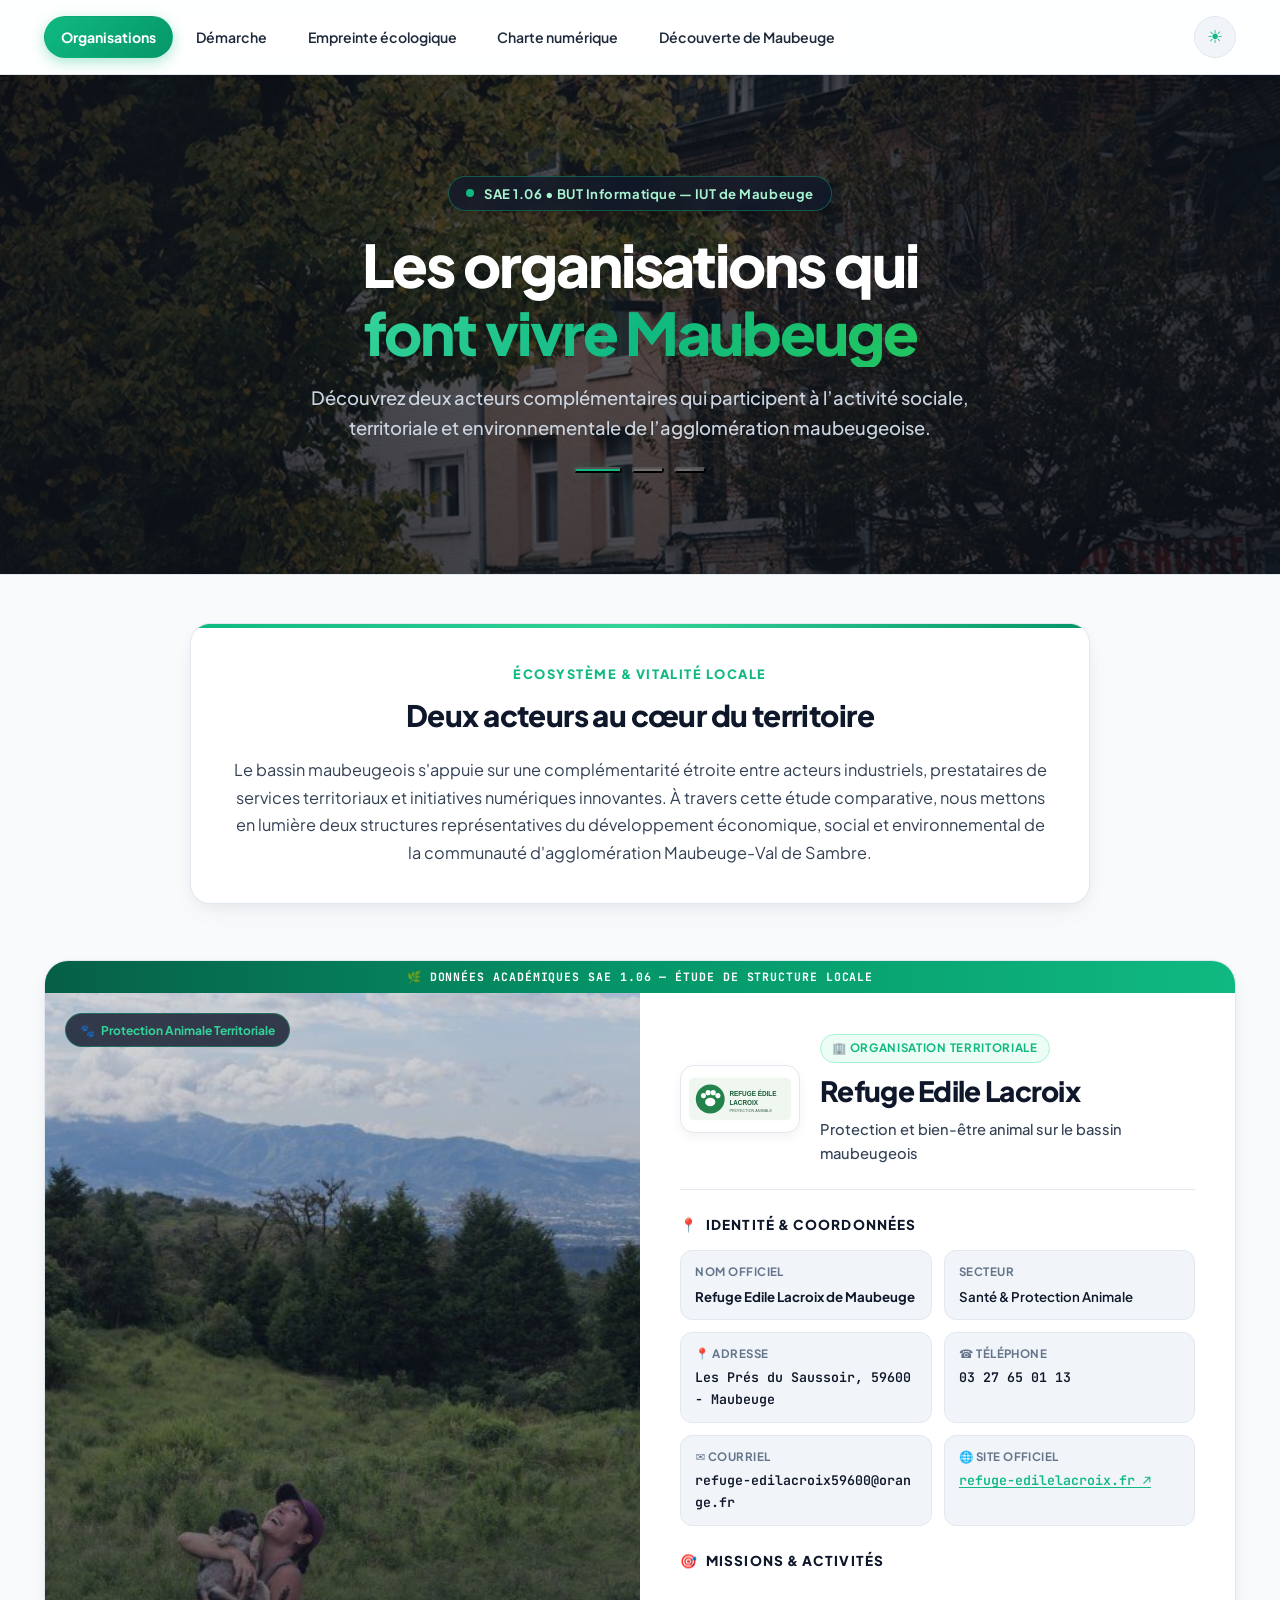
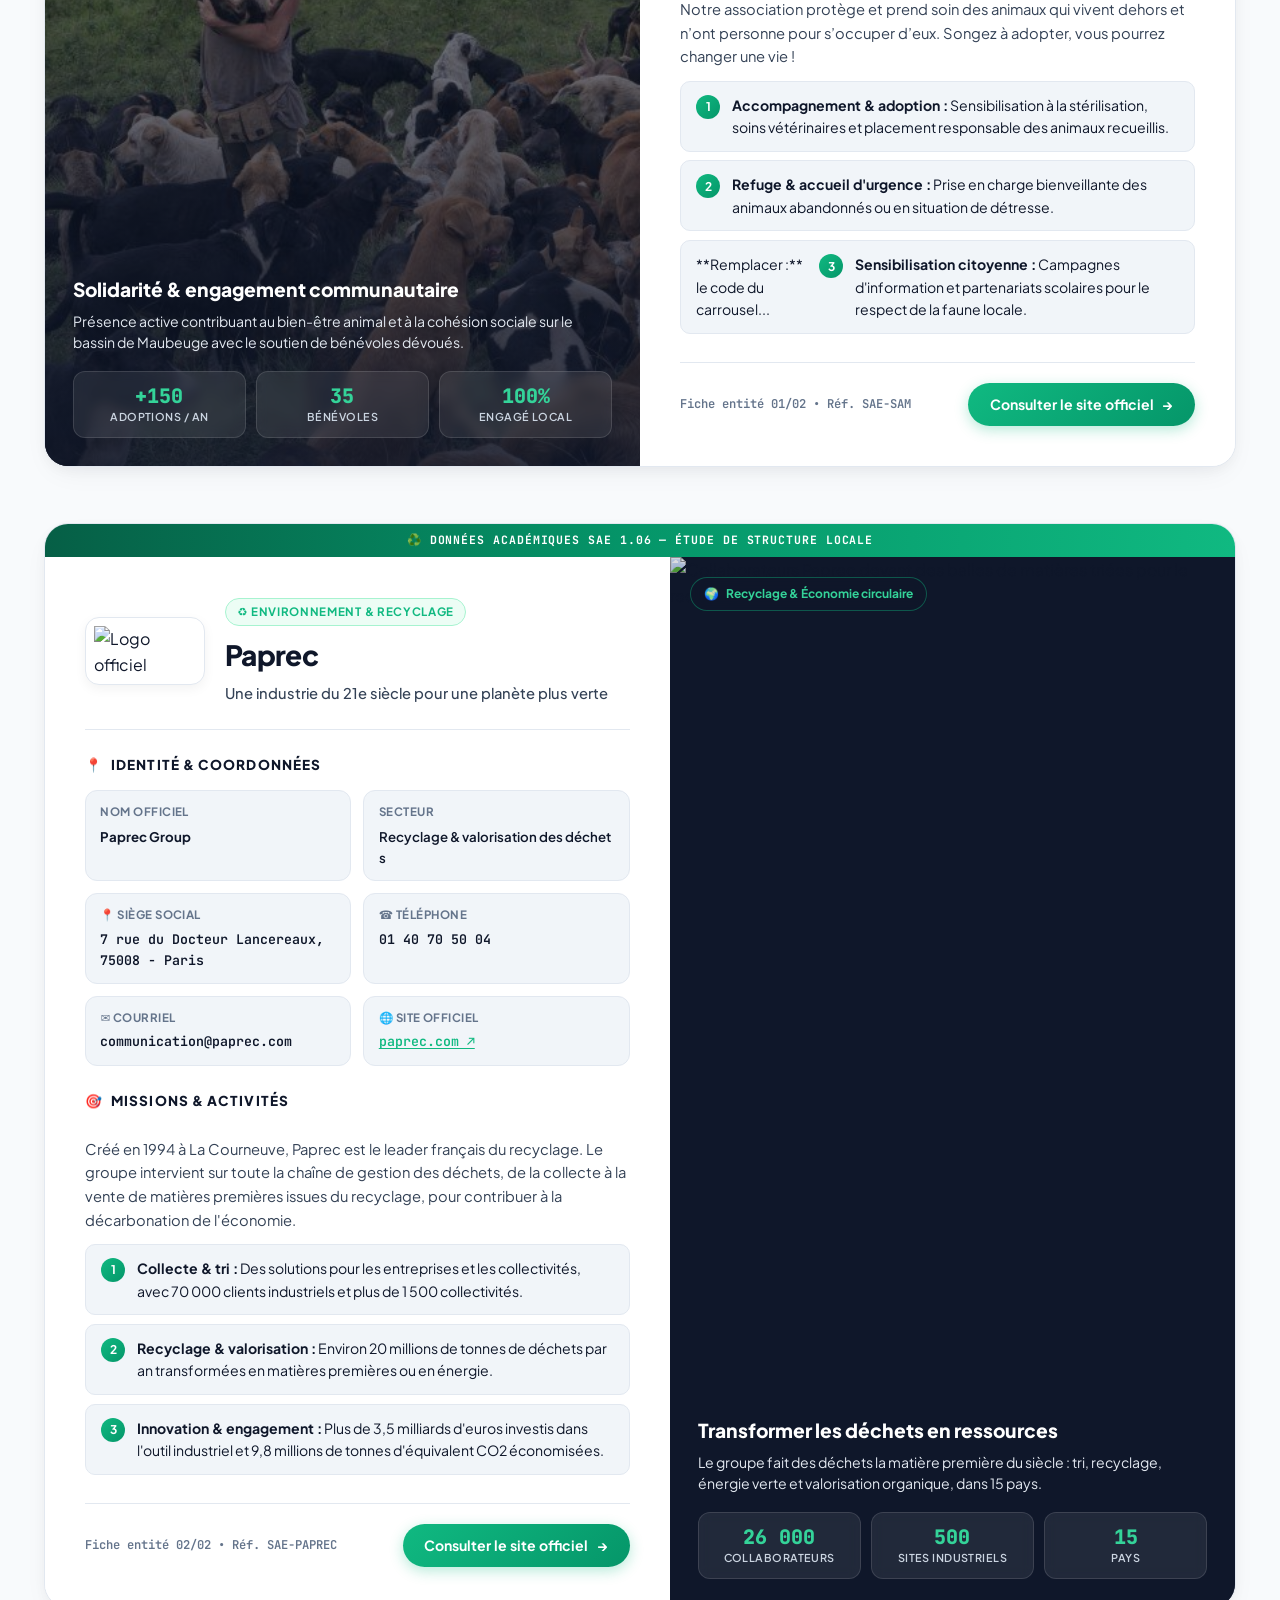
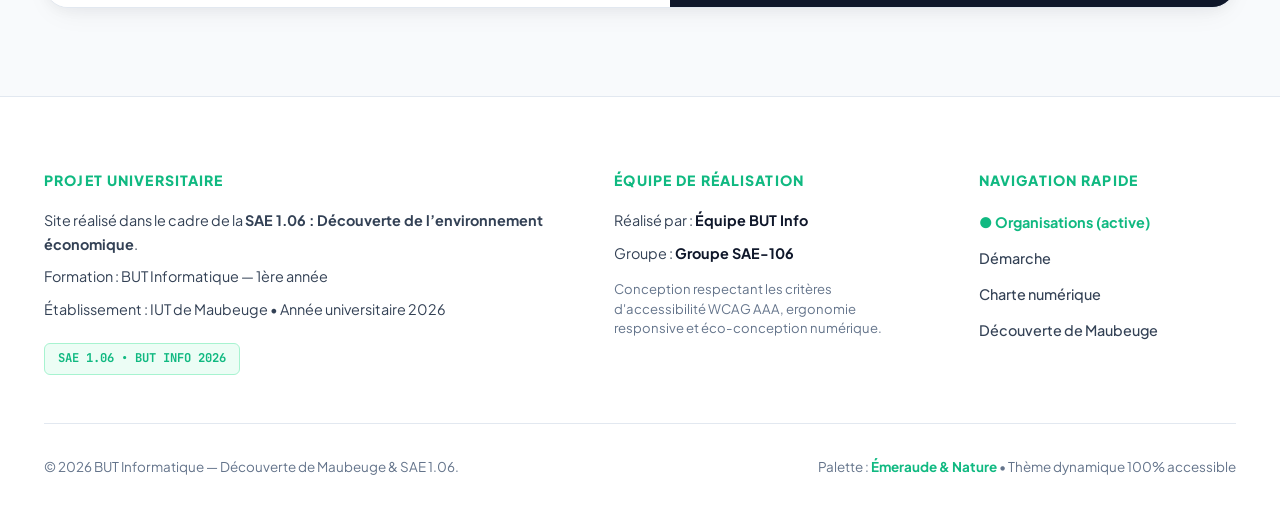
==== index.html @ f74f0b18 "projet fini de decouverte de la ville de maubeuge" ====
<!DOCTYPE html>

<html data-theme="dark" lang="fr"><head>
<meta charset="utf-8"/>
<meta content="width=device-width, initial-scale=1.0" name="viewport"/>
<meta content="Découverte de Maubeuge - Présentation des organisations locales Refuge Edile Lacroix et Paprec dans le cadre de la SAE 1.06 BUT Informatique." name="description"/>
<title>Organisations — Découverte de Maubeuge | SAE 1.06 BUT Informatique</title>
<script src="theme.js"></script>
<link href="https://fonts.googleapis.com" rel="preconnect"/>
<link crossorigin="" href="https://fonts.gstatic.com" rel="preconnect"/>
<link href="https://fonts.googleapis.com/css2?family=Plus+Jakarta+Sans:wght@400;500;600;700;800&amp;family=JetBrains+Mono:wght@400;500;600;700&amp;display=swap" rel="stylesheet"/>
<link href="style.css" rel="stylesheet"/>
<link href="navigation.css" rel="stylesheet"/>
</head>
<body>
<!-- HEADER & NAVIGATION -->
<header class="site-header" role="banner">
<div class="container header-content">
<nav aria-label="Navigation principale" class="main-nav" id="site-nav" role="navigation">
<ul class="nav-list">
<li><a aria-current="page" class="nav-link active actif" href="index.html">Organisations</a></li>
<li><a class="nav-link" href="demarche.html">Démarche</a></li>
<li><a class="nav-link" href="empreinte_ecologique.html">Empreinte écologique</a></li>
<li><a class="nav-link" href="charte_informatique.html">Charte numérique</a></li>
<li><a class="nav-link" href="decouverte_maubeuge.html">Découverte de Maubeuge</a></li>
</ul>
</nav>
<div class="header-actions">
<button aria-label="Basculer entre thème clair et thème sombre" class="theme-toggle" data-theme-toggle id="theme-toggle-btn" title="Passer au mode clair" type="button">
<span aria-hidden="true" data-theme-icon id="theme-toggle-icon">☀</span>
</button>
<button aria-controls="site-nav" aria-expanded="false" aria-label="Ouvrir le menu de navigation" class="mobile-menu-btn" id="mobile-menu-btn" type="button">
<span aria-hidden="true">☰</span>
</button>
</div>
</div>
</header>
<!-- CONTENU PRINCIPAL -->
<main id="main-content" role="main">
<!-- HERO PANORAMIQUE AVEC CARROUSEL FLUIDE -->
<section aria-labelledby="hero-title" class="hero-panoramic">
<!-- Diapositives du carrousel -->
<div class="hero-slides" id="hero-slides">
<div aria-hidden="false" class="hero-slide slide-1 active"></div>
<div aria-hidden="true" class="hero-slide slide-2"></div>
<div aria-hidden="true" class="hero-slide slide-3"></div>
</div>
<!-- Filtre dégradé supérieur & typographie contrastée -->
<div class="hero-overlay">
<div class="container">
<div class="hero-inner">
<div class="hero-badge">
<span aria-hidden="true" class="pulsing-dot"></span>
<span>SAE 1.06 • BUT Informatique — IUT de Maubeuge</span>
</div>
<h1 class="hero-title" id="hero-title">
            Les organisations qui <span class="highlight-green">font vivre Maubeuge</span>
</h1>
<p class="hero-description">
            Découvrez deux acteurs complémentaires qui participent à l’activité sociale, territoriale et environnementale de l’agglomération maubeugeoise.
          </p>
<!-- Indicateurs de carrousel interactifs -->
<div aria-label="Contrôle des images du carrousel" class="carousel-indicators" role="tablist">
<button aria-label="Vue 1 - Panorama urbain Maubeuge" aria-selected="true" class="indicator-dot active" data-slide="0" role="tab"></button>
<button aria-label="Vue 2 - Patrimoine et dynamisme" aria-selected="false" class="indicator-dot" data-slide="1" role="tab"></button>
<button aria-label="Vue 3 - Innovation et Sambre" aria-selected="false" class="indicator-dot" data-slide="2" role="tab"></button>
</div>
</div>
</div>
</div>
</section>
<!-- SECTION INTRODUCTION INSTITUTIONNELLE -->
<section aria-labelledby="intro-heading" class="intro-section">
<div class="container">
<div class="intro-card">
<span class="intro-header-tag">Écosystème &amp; Vitalité Locale</span>
<h2 class="intro-title" id="intro-heading">Deux acteurs au cœur du territoire</h2>
<p class="intro-text">
          Le bassin maubeugeois s'appuie sur une complémentarité étroite entre acteurs industriels, prestataires de services territoriaux et initiatives numériques innovantes. À travers cette étude comparative, nous mettons en lumière deux structures représentatives du développement économique, social et environnemental de la communauté d'agglomération Maubeuge-Val de Sambre.
        </p>
</div>
</div>
</section>
<!-- SECTION FICHES ÉTENDUES EN ALTERNANCE -->
<section aria-labelledby="organizations-heading" class="organizations-section">
<div class="container">
<h2 class="visually-hidden" id="organizations-heading" style="position:absolute; width:1px; height:1px; margin:-1px; padding:0; overflow:hidden; clip:rect(0,0,0,0); border:0;">
        Fiches descriptives des deux organisations étudiées
      </h2>
<div class="org-showcase-container">
<!-- ==========================================
             ORGANISATION 1 : REFUGE EDILE LACROIX
             (Visuel à GAUCHE, Contenu complet à DROITE)
             ========================================== -->
<article aria-labelledby="sam-title" class="org-showcase-card">
<div class="academic-ribbon">
<span aria-hidden="true">🌿</span>
<span>DONNÉES ACADÉMIQUES SAE 1.06 — ÉTUDE DE STRUCTURE LOCALE</span>
</div>
<div class="org-showcase-grid">
<!-- PANNEAU VISUEL GAUCHE -->
<div class="org-media-pane">
<img alt="Animaux protégés au Refuge Edile Lacroix de Maubeuge" class="org-impact-photo" loading="lazy" src="/photo/animaux.jpeg"/>
<div class="org-media-gradient"></div>
<div class="org-media-floating-badge">
<span aria-hidden="true">🐾</span>
<span>Protection Animale Territoriale</span>
</div>
<div class="org-media-caption-box">
<h4>Solidarité &amp; engagement communautaire</h4>
<p>Présence active contribuant au bien-être animal et à la cohésion sociale sur le bassin de Maubeuge avec le soutien de bénévoles dévoués.</p>
<div class="org-metrics-row">
<div class="metric-tile">
<div class="metric-number">+150</div>
<div class="metric-tag">Adoptions / an</div>
</div>
<div class="metric-tile">
<div class="metric-number">35</div>
<div class="metric-tag">Bénévoles</div>
</div>
<div class="metric-tile">
<div class="metric-number">100%</div>
<div class="metric-tag">Engagé local</div>
</div>
</div>
</div>
</div>
<!-- PANNEAU CONTENU DROITE -->
<div class="org-content-pane">
<div>
<header class="org-header-group">
<div class="org-logo-frame">


<svg aria-label="Refuge Édile Lacroix, association de protection animale"
     class="org-logo-img" role="img" viewBox="0 0 240 100"
     xmlns="http://www.w3.org/2000/svg">
  <rect width="240" height="100" rx="12" fill="#f0f7f0"/>
  <circle cx="50" cy="50" r="34" fill="#23834b"/>
  <g fill="#fff">
    <ellipse cx="50" cy="57" rx="12" ry="10"/>
    <circle cx="34" cy="42" r="6"/>
    <circle cx="45" cy="35" r="6"/>
    <circle cx="57" cy="35" r="6"/>
    <circle cx="68" cy="42" r="6"/>
  </g>
  <text x="95" y="44" fill="#185c37" font-family="sans-serif"
        font-size="15" font-weight="700">REFUGE ÉDILE</text>
  <text x="95" y="65" fill="#185c37" font-family="sans-serif"
        font-size="15" font-weight="700">LACROIX</text>
  <text x="95" y="81" fill="#42634d" font-family="sans-serif"
        font-size="9">PROTECTION ANIMALE</text>
</svg>






</div>
<div class="org-title-area">
<span class="org-category-pill">🏢 Organisation Territoriale</span>
<h3 class="org-title" id="sam-title">Refuge Edile Lacroix</h3>
<p class="org-slogan">Protection et bien-être animal sur le bassin maubeugeois</p>
</div>
</header>
<!-- Identité & coordonnées -->
<section aria-labelledby="sam-contact-heading" style="margin-top: 1.5rem;">
<h4 class="section-subtitle-tag" id="sam-contact-heading">
<span aria-hidden="true" class="icon">📍</span> Identité &amp; Coordonnées
                  </h4>
<div class="contact-cards-grid">
<div class="contact-mini-card">
<span class="contact-mini-label">Nom officiel</span>
<span class="contact-mini-value" style="font-family: inherit; font-weight:700;">Refuge Edile Lacroix de Maubeuge</span>
</div>
<div class="contact-mini-card">
<span class="contact-mini-label">Secteur</span>
<span class="contact-mini-value" style="font-family: inherit;">Santé &amp; Protection Animale</span>
</div>
<div class="contact-mini-card">
<span class="contact-mini-label">📍 Adresse</span>
<span class="contact-mini-value">Les Prés du Saussoir, 59600 - Maubeuge</span>
</div>
<div class="contact-mini-card">
<span class="contact-mini-label">☎ Téléphone</span>
<span class="contact-mini-value">03 27 65 01 13</span>
</div>
<div class="contact-mini-card">
<span class="contact-mini-label">✉ Courriel</span>
<span class="contact-mini-value">refuge-edilacroix59600@orange.fr</span>
</div>
<div class="contact-mini-card">
<span class="contact-mini-label">🌐 Site officiel</span>
<span class="contact-mini-value"><a href="https://refuge-edilelacroix.fr/" rel="noopener" target="_blank">refuge-edilelacroix.fr ↗</a></span>
</div>
</div>
</section>
<!-- Missions et activités -->
<section aria-labelledby="sam-missions-heading" class="org-missions-block" style="margin-top: 1.5rem;">
<h4 class="section-subtitle-tag" id="sam-missions-heading">
<span aria-hidden="true" class="icon">🎯</span> Missions &amp; Activités
                  </h4>
<p class="org-missions-intro">
                    Notre association protège et prend soin des animaux qui vivent dehors et n’ont personne pour s’occuper d’eux. Songez à adopter, vous pourrez changer une vie !
                  </p>
<ul class="org-steps-list">
<li class="org-step-item">
<span class="org-step-num">1</span>
<span><strong>Accompagnement &amp; adoption :</strong> Sensibilisation à la stérilisation, soins vétérinaires et placement responsable des animaux recueillis.</span>
</li>
<li class="org-step-item">
<span class="org-step-num">2</span>
<span><strong>Refuge &amp; accueil d'urgence :</strong> Prise en charge bienveillante des animaux abandonnés ou en situation de détresse.</span>
</li>
<li class="org-step-item">
**Remplacer :** le code du carrousel...

<span class="org-step-num">3</span>
<span><strong>Sensibilisation citoyenne :</strong> Campagnes d'information et partenariats scolaires pour le respect de la faune locale.</span>
</li>
</ul>
</section>
</div>
<!-- Footer de la carte -->
<footer class="org-card-footer">
<span class="org-ref-code">Fiche entité 01/02 • Réf. SAE-SAM</span>
<a class="btn-cta-action" href="https://refuge-edilelacroix.fr/" rel="noopener" target="_blank">
<span>Consulter le site officiel</span>
<span aria-hidden="true" class="arrow-icon">→</span>
</a>
</footer>
</div>
</div>
</article>
<!-- ==========================================
             ORGANISATION 2 : PAPREC
             (Contenu complet à GAUCHE, Visuel à DROITE - Inversé)
             ========================================== -->
<article aria-labelledby="paprec-title" class="org-showcase-card">
<div class="academic-ribbon">
<span aria-hidden="true">♻️</span>
<span>DONNÉES ACADÉMIQUES SAE 1.06 — ÉTUDE DE STRUCTURE LOCALE</span>
</div>
<div class="org-showcase-grid reverse">
<!-- PANNEAU CONTENU GAUCHE -->
<div class="org-content-pane">
<div>
<header class="org-header-group">
<div class="org-logo-frame">
<img alt="Logo officiel Paprec" class="org-logo-img" loading="lazy" src="https://www.paprec.com/app/uploads/2022/03/paprec_logotype_h_rgb_plan-de-travail-1-300x122-1.jpg"/>
</div>
<div class="org-title-area">
<span class="org-category-pill">♻️ Environnement &amp; Recyclage</span>
<h3 class="org-title" id="paprec-title">Paprec</h3>
<p class="org-slogan">Une industrie du 21e siècle pour une planète plus verte</p>
</div>
</header>
<!-- Identité & coordonnées -->
<section aria-labelledby="paprec-contact-heading" style="margin-top: 1.5rem;">
<h4 class="section-subtitle-tag" id="paprec-contact-heading">
<span aria-hidden="true" class="icon">📍</span> Identité &amp; Coordonnées
</h4>
<div class="contact-cards-grid">
<div class="contact-mini-card">
<span class="contact-mini-label">Nom officiel</span>
<span class="contact-mini-value" style="font-family: inherit; font-weight:700;">Paprec Group</span>
</div>
<div class="contact-mini-card">
<span class="contact-mini-label">Secteur</span>
<span class="contact-mini-value" style="font-family: inherit;">Recyclage &amp; valorisation des déchets</span>
</div>
<div class="contact-mini-card">
<span class="contact-mini-label">📍 Siège social</span>
<span class="contact-mini-value">7 rue du Docteur Lancereaux, 75008 - Paris</span>
</div>
<div class="contact-mini-card">
<span class="contact-mini-label">☎ Téléphone</span>
<span class="contact-mini-value">01 40 70 50 04</span>
</div>
<div class="contact-mini-card">
<span class="contact-mini-label">✉ Courriel</span>
<span class="contact-mini-value">communication@paprec.com</span>
</div>
<div class="contact-mini-card">
<span class="contact-mini-label">🌐 Site officiel</span>
<span class="contact-mini-value"><a href="https://www.paprec.com/fr/" rel="noopener" target="_blank">paprec.com ↗</a></span>
</div>
</div>
</section>
<!-- Missions et activités -->
<section aria-labelledby="paprec-missions-heading" class="org-missions-block" style="margin-top: 1.5rem;">
<h4 class="section-subtitle-tag" id="paprec-missions-heading">
<span aria-hidden="true" class="icon">🎯</span> Missions &amp; Activités
</h4>
<p class="org-missions-intro">
Créé en 1994 à La Courneuve, Paprec est le leader français du recyclage. Le groupe intervient sur toute la chaîne de gestion des déchets, de la collecte à la vente de matières premières issues du recyclage, pour contribuer à la décarbonation de l'économie.
</p>
<ul class="org-steps-list">
<li class="org-step-item">
<span class="org-step-num">1</span>
<span><strong>Collecte &amp; tri :</strong> Des solutions pour les entreprises et les collectivités, avec 70 000 clients industriels et plus de 1 500 collectivités.</span>
</li>
<li class="org-step-item">
<span class="org-step-num">2</span>
<span><strong>Recyclage &amp; valorisation :</strong> Environ 20 millions de tonnes de déchets par an transformées en matières premières ou en énergie.</span>
</li>
<li class="org-step-item">
<span class="org-step-num">3</span>
<span><strong>Innovation &amp; engagement :</strong> Plus de 3,5 milliards d'euros investis dans l'outil industriel et 9,8 millions de tonnes d'équivalent CO2 économisées.</span>
</li>
</ul>
</section>
</div>
<!-- Footer de la carte -->
<footer class="org-card-footer">
<span class="org-ref-code">Fiche entité 02/02 • Réf. SAE-PAPREC</span>
<a class="btn-cta-action" href="https://www.paprec.com/fr/" rel="noopener" target="_blank">
<span>Consulter le site officiel</span>
<span aria-hidden="true" class="arrow-icon">→</span>
</a>
</footer>
</div>
<!-- PANNEAU VISUEL DROITE -->
<div class="org-media-pane">
<img alt="Collaborateurs Paprec devant des balles de matières triées pour le recyclage" class="org-impact-photo" loading="lazy" src="https://www.paprec.com/app/uploads/2020/07/5-solutions.jpg"/>
<div class="org-media-gradient"></div>
<div class="org-media-floating-badge">
<span aria-hidden="true">🌍</span>
<span>Recyclage &amp; Économie circulaire</span>
</div>
<div class="org-media-caption-box">
<h4>Transformer les déchets en ressources</h4>
<p>Le groupe fait des déchets la matière première du siècle : tri, recyclage, énergie verte et valorisation organique, dans 15 pays.</p>
<div class="org-metrics-row">
<div class="metric-tile">
<div class="metric-number">26 000</div>
<div class="metric-tag">Collaborateurs</div>
</div>
<div class="metric-tile">
<div class="metric-number">500</div>
<div class="metric-tag">Sites industriels</div>
</div>
<div class="metric-tile">
<div class="metric-number">15</div>
<div class="metric-tag">Pays</div>
</div>
</div>
</div>
</div>
</div>
</article>
</div>
</div>
</section>
</main>
<!-- FOOTER UNIVERSITAIRE MODERNE ET ACCESSIBLE -->
<footer class="site-footer" role="contentinfo">
<div class="container">
<div class="footer-grid">
<div class="footer-col">
<h4>Projet Universitaire</h4>
<p>Site réalisé dans le cadre de la <strong>SAE 1.06 : Découverte de l’environnement économique</strong>.</p>
<p>Formation : BUT Informatique — 1ère année</p>
<p>Établissement : IUT de Maubeuge • Année universitaire 2026</p>
<span class="footer-badge-sae">SAE 1.06 • BUT INFO 2026</span>
</div>
<div class="footer-col">
<h4>Équipe de Réalisation</h4>
<p>Réalisé par : <strong style="color:var(--text-primary);">Équipe BUT Info</strong></p>
<p>Groupe : <strong style="color:var(--text-primary);">Groupe SAE-106</strong></p>
<p style="margin-top: 0.85rem; font-size: 0.82rem; color: var(--text-muted); line-height: 1.5;">
          Conception respectant les critères d'accessibilité WCAG AAA, ergonomie responsive et éco-conception numérique.
        </p>
</div>
<div class="footer-col">
<h4>Navigation Rapide</h4>
<ul class="footer-nav">
<li><a href="index.html" style="color: var(--accent-green); font-weight: 700;">● Organisations (active)</a></li>
<li><a href="demarche.html">Démarche</a></li>
<li><a href="charte-numerique.html">Charte numérique</a></li>
<li><a href="decouverte-maubeuge.html">Découverte de Maubeuge</a></li>
</ul>
</div>
</div>
<div class="footer-bottom">
<p>© 2026 BUT Informatique — Découverte de Maubeuge &amp; SAE 1.06.</p>
<p>Palette : <span class="footer-bottom-accent">Émeraude &amp; Nature</span> • Thème dynamique 100% accessible</p>
</div>
</div>
</footer>
<!-- SCRIPT DE GESTION DU THÈME & DU CARROUSEL -->
<script>
(function() {
  // 2. Navigation Mobile
  const mobileMenuBtn = document.getElementById('mobile-menu-btn');
  const siteNav = document.getElementById('site-nav');

  if (mobileMenuBtn && siteNav) {
    mobileMenuBtn.addEventListener('click', function() {
      const isOpen = siteNav.classList.toggle('is-open');
      mobileMenuBtn.setAttribute('aria-expanded', isOpen);
      mobileMenuBtn.innerHTML = isOpen ? '✕' : '☰';
    });
  }

  // 3. Carrousel : images locales préchargées et fondu automatique
const slides = [...document.querySelectorAll('.hero-slide')];
const indicators = [...document.querySelectorAll('.indicator-dot')];
const imagePaths = [
  'photo/ville_maubeuge_centre.jpeg',
  'photo/rue_maubeuge.jpeg',
  'photo/Gare_maubeuge.jpeg'
];

let availableSlides = [];
let currentSlide = -1;
let carouselInterval = null;

// Neutralise les fonds éventuellement définis dans style.css.
slides.forEach(slide => {
  slide.style.setProperty('background-image', 'none', 'important');
});

function showSlide(index) {
  if (!availableSlides.includes(index)) return;

  slides.forEach((slide, i) => {
    const active = i === index;
    slide.classList.toggle('active', active);
    slide.setAttribute('aria-hidden', String(!active));
  });

  indicators.forEach((dot, i) => {
    const active = i === index;
    dot.classList.toggle('active', active);
    dot.setAttribute('aria-selected', String(active));
    dot.disabled = !availableSlides.includes(i);
  });

  currentSlide = index;
}

function stopCarousel() {
  if (carouselInterval !== null) {
    clearInterval(carouselInterval);
    carouselInterval = null;
  }
}

function startCarousel() {
  stopCarousel();
  if (availableSlides.length < 2) return;

  carouselInterval = setInterval(() => {
    const position = availableSlides.indexOf(currentSlide);
    showSlide(availableSlides[(position + 1) % availableSlides.length]);
  }, 2500);
}

indicators.forEach(dot => {
  dot.addEventListener('click', () => {
    const index = Number(dot.dataset.slide);
    if (!availableSlides.includes(index)) return;
    showSlide(index);
    startCarousel();
  });
});

Promise.all(imagePaths.map(path => new Promise(resolve => {
  const image = new Image();
  const url = new URL(path, document.baseURI).href;

  image.onload = () => resolve({ path, url, loaded: true });
  image.onerror = () => resolve({ path, url, loaded: false });
  image.src = url;
}))).then(results => {
  results.forEach(({ path, url, loaded }, index) => {
    if (!loaded || !slides[index]) {
      console.error(`Image introuvable ou illisible : ${path}`);
      return;
    }

    slides[index].style.setProperty(
      'background-image',
      `url("${url}")`,
      'important'
    );
    slides[index].style.backgroundSize = 'cover';
    slides[index].style.backgroundPosition = 'center';
    availableSlides.push(index);
  });

  if (availableSlides.length) {
    showSlide(availableSlides[0]);

    if (!window.matchMedia('(prefers-reduced-motion: reduce)').matches) {
      startCarousel();
    }
  }
});

  // 4. Animations : apparition au défilement, compteurs, images de secours
  rootHtml.classList.add('js');
  const reducedMotion = window.matchMedia('(prefers-reduced-motion: reduce)').matches;

  // 4a. Apparition progressive des blocs
  const revealTargets = document.querySelectorAll('.intro-card, .org-showcase-card, .contact-mini-card, .org-step-item, .footer-col');
  revealTargets.forEach((el, i) => {
    el.classList.add('reveal');
    el.style.transitionDelay = (i % 3) * 90 + 'ms';
  });

  // 4b. Compteurs animés (ex. "+150", "26 000", "100%")
  function animateCounter(el) {
    const m = el.textContent.trim().match(/^(\D*?)([\d\s\u00a0]+)(\D*)$/);
    if (!m) return;
    const prefix = m[1], suffix = m[3];
    const target = parseInt(m[2].replace(/[\s\u00a0]/g, ''), 10);
    if (reducedMotion || isNaN(target)) return;
    const duration = 1600;
    const start = performance.now();
    function tick(now) {
      const p = Math.min((now - start) / duration, 1);
      const eased = 1 - Math.pow(1 - p, 3);
      el.textContent = prefix + Math.round(target * eased).toLocaleString('fr-FR') + suffix;
      if (p < 1) requestAnimationFrame(tick);
    }
    requestAnimationFrame(tick);
  }

  if ('IntersectionObserver' in window && !reducedMotion) {
    const io = new IntersectionObserver((entries) => {
      entries.forEach(entry => {
        if (!entry.isIntersecting) return;
        entry.target.classList.add('is-visible');
        entry.target.querySelectorAll('.metric-number').forEach(animateCounter);
        io.unobserve(entry.target);
      });
    }, { threshold: 0.15 });
    revealTargets.forEach(el => io.observe(el));
  } else {
    revealTargets.forEach(el => el.classList.add('is-visible'));
  }

  // 4c. Ombre de l'en-tête au défilement
  const header = document.querySelector('.site-header');
  window.addEventListener('scroll', function() {
    header.classList.toggle('is-scrolled', window.scrollY > 10);
  }, { passive: true });

  // 4d. Image de secours si une photo ne se charge pas
  document.querySelectorAll('.org-impact-photo, .org-logo-img').forEach(img => {
    img.addEventListener('error', function() {
      this.style.display = 'none';
      this.parentElement.classList.add('img-failed');
    });
  });
})();
</script>
</body></html>
---- style.css ----
:root {
    /* PALETTE LIGHT MODE - Nature & Émeraude Lumineux */
    --bg-primary: #f8fafc;
    --bg-secondary: #fff;
    --bg-card: #fff;
    --bg-card-subtle: #f1f5f9;
    --bg-card-hover: #fff;
    --bg-badge: #ecfdf5;
    --bg-badge-border: #a7f3d0;
    --text-primary: #0f172a;
    --text-secondary: #334155;
    --text-muted: #64748b;
    --border-subtle: #e2e8f0;
    --border-card: #e2e8f0;
    --border-hover: #10b981;
    --accent-green: #10b981;
    --accent-green-dark: #059669;
    --accent-green-light: #34d399;
    --accent-green-dim: rgba(16, 185, 129, 0.08);
    --accent-green-glow: rgba(16, 185, 129, 0.2);
    --accent-green-border: rgba(16, 185, 129, 0.3);
    --nav-bg: rgba(255, 255, 255, 0.85);
    --nav-text: #1e293b;
    --shadow-sm: 0 2px 8px rgba(15, 23, 42, 0.05);
    --shadow-card: 0 10px 30px -10px rgba(15, 23, 42, 0.08), 0 4px 12px rgba(15, 23, 42, 0.03);
    --shadow-hover: 0 20px 35px -12px rgba(16, 185, 129, 0.18);
    --transition-base: all 0.28s cubic-bezier(0.16, 1, 0.3, 1)
    }
[data-theme="dark"] {
    /* PALETTE DARK MODE - Anthracite profond & Glow Émeraude */
    --bg-primary: #0b0f17;
    --bg-secondary: #0f172a;
    --bg-card: #131c2e;
    --bg-card-subtle: #1a2438;
    --bg-card-hover: #172238;
    --bg-badge: rgba(16, 185, 129, 0.12);
    --bg-badge-border: rgba(16, 185, 129, 0.35);
    --text-primary: #f8fafc;
    --text-secondary: #cbd5e1;
    --text-muted: #94a3b8;
    --border-subtle: rgba(255, 255, 255, 0.08);
    --border-card: rgba(255, 255, 255, 0.09);
    --border-hover: #34d399;
    --accent-green: #22c55e;
    --accent-green-dark: #16a34a;
    --accent-green-light: #4ade80;
    --accent-green-dim: rgba(34, 197, 94, 0.14);
    --accent-green-glow: rgba(34, 197, 94, 0.35);
    --accent-green-border: rgba(34, 197, 94, 0.45);
    --nav-bg: rgba(11, 15, 23, 0.85);
    --nav-text: #f8fafc;
    --shadow-sm: 0 4px 16px rgba(0, 0, 0, 0.3);
    --shadow-card: 0 18px 45px -8px rgba(0, 0, 0, 0.55);
    --shadow-hover: 0 20px 40px -10px rgba(16, 185, 129, 0.25)
    }
*, *::before, *::after {
    box-sizing: border-box;
    margin: 0;
    padding: 0
    }
body {
    font-family: "Plus Jakarta Sans", system-ui, -apple-system, sans-serif;
    background-color: var(--bg-primary);
    color: var(--text-primary);
    line-height: 1.6;
    min-height: 100vh;
    display: flex;
    flex-direction: column;
    transition: background-color 0.3s ease, color 0.3s ease;
    -webkit-font-smoothing: antialiased
    }
a {
    color: inherit;
    text-decoration: none;
    transition: var(--transition-base)
    }
.container {
    max-width: 1240px;
    margin: 0 auto;
    padding: 0 1.5rem;
    width: 100%
    }
/* 1. NAVBAR HAUTE DÉFINITION */
.site-header {
    position: sticky;
    top: 0;
    z-index: 1000;
    background-color: var(--nav-bg);
    border-bottom: 1px solid var(--border-subtle);
    box-shadow: 0 4px 20px rgba(0, 0, 0, 0.06);
    backdrop-filter: blur(14px);
    -webkit-backdrop-filter: blur(14px);
    transition: background-color 0.3s ease, border-color 0.3s ease
    }
.header-content {
    display: flex;
    align-items: center;
    justify-content: space-between;
    height: 74px;
    gap: 1.5rem
    }
.brand {
    display: flex;
    align-items: center;
    gap: 0.85rem
    }
.brand-icon {
    width: 38px;
    height: 38px;
    border-radius: 10px;
    background: linear-gradient(135deg, #10b981, #059669);
    display: flex;
    align-items: center;
    justify-content: center;
    color: #fff;
    box-shadow: 0 4px 12px rgba(16, 185, 129, 0.35)
    }
.brand-logo-text {
    font-weight: 800;
    font-size: 1.12rem;
    letter-spacing: -0.02em;
    color: var(--text-primary);
    display: flex;
    align-items: center;
    gap: 0.5rem
    }
.brand-logo-badge {
    background: var(--accent-green-dim);
    color: var(--accent-green);
    border: 1px solid var(--accent-green-border);
    padding: 0.2rem 0.55rem;
    border-radius: 6px;
    font-size: 0.72rem;
    font-weight: 800;
    letter-spacing: 0.05em
    }
.main-nav {
    display: flex;
    align-items: center
    }
.nav-list {
    display: flex;
    list-style: none;
    gap: 0.4rem;
    align-items: center
    }
.nav-link {
    padding: 0.55rem 1rem;
    font-size: 0.88rem;
    font-weight: 600;
    color: var(--text-secondary);
    border-radius: 9999px;
    border: 1px solid transparent;
    transition: var(--transition-base)
    }
.nav-link:hover {
    color: var(--accent-green);
    background-color: var(--accent-green-dim)
    }
.nav-link.active {
    color: #fff;
    background: linear-gradient(135deg, #10b981, #059669);
    box-shadow: 0 4px 14px rgba(16, 185, 129, 0.35);
    font-weight: 700
    }
.header-actions {
    display: flex;
    align-items: center;
    gap: 0.75rem
    }
.theme-toggle {
    width: 42px;
    height: 42px;
    border-radius: 50%;
    background-color: var(--bg-card-subtle);
    border: 1px solid var(--border-subtle);
    color: var(--accent-green);
    display: flex;
    align-items: center;
    justify-content: center;
    cursor: pointer;
    transition: var(--transition-base);
    font-size: 1.15rem
    }
.theme-toggle:hover {
    transform: rotate(20deg) scale(1.06);
    border-color: var(--accent-green);
    box-shadow: 0 0 15px var(--accent-green-glow)
    }
.mobile-menu-btn {
    display: none;
    width: 42px;
    height: 42px;
    border-radius: 10px;
    background-color: var(--bg-card-subtle);
    border: 1px solid var(--border-subtle);
    color: var(--text-primary);
    align-items: center;
    justify-content: center;
    font-size: 1.25rem;
    cursor: pointer
    }
/* 2. HERO SECTION DYNAMIQUE AVEC CARROUSEL D'IMAGES */
.hero-panoramic {
    position: relative;
    min-height: 440px;
    height: clamp(420px, 42vw, 500px);
    border-bottom: 1px solid var(--border-subtle);
    overflow: hidden;
    display: flex;
    align-items: center;
    justify-content: center;
    background-color: #0b0f17
    }
.hero-slides {
    position: absolute;
    top: 0;
    left: 0;
    width: 100%;
    height: 100%;
    z-index: 1
    }
.hero-slide {
    position: absolute;
    top: 0;
    left: 0;
    width: 100%;
    height: 100%;
    background-size: cover;
    background-position: center;
    opacity: 0;
    transform: scale(1.04);
    transition: opacity 1.2s ease-in-out, transform 5s ease-out
    }
.hero-slide.active {
    opacity: 1;
    transform: scale(1)
    }
/* Images nettes et représentatives du patrimoine, architectures et Sambre à Maubeuge */
.slide-1 {
    background-image: url(https://lh3.googleusercontent.com/aida-public/[base64])
    }
.slide-2 {
    background-image: url(https://lh3.googleusercontent.com/aida-public/[base64])
    }
.slide-3 {
    background-image: url(https://lh3.googleusercontent.com/aida-public/[base64])
    }
.hero-overlay {
    position: absolute;
    top: 0;
    left: 0;
    width: 100%;
    height: 100%;
    z-index: 2;
    background: radial-gradient(circle at center, rgba(11, 15, 23, 0.65) 0%, rgba(11, 15, 23, 0.88) 100%);
    display: flex;
    align-items: center
    }
.hero-inner {
    max-width: 880px;
    margin: 0 auto;
    text-align: center;
    position: relative;
    z-index: 3;
    padding: 2rem 0
    }
.hero-badge {
    display: inline-flex;
    align-items: center;
    gap: 0.6rem;
    background-color: rgba(15, 23, 42, 0.75);
    border: 1px solid rgba(16, 185, 129, 0.4);
    padding: 0.4rem 1.1rem;
    border-radius: 9999px;
    font-size: 0.82rem;
    font-weight: 700;
    color: #a7f3d0;
    margin-bottom: 1.25rem;
    letter-spacing: 0.04em;
    backdrop-filter: blur(8px);
    box-shadow: 0 4px 15px rgba(0, 0, 0, 0.3)
    }
.pulsing-dot {
    width: 8px;
    height: 8px;
    border-radius: 50%;
    background-color: var(--accent-green);
    box-shadow: 0 0 0 0 rgba(34, 197, 94, 0.7);
    animation: pulseGreen 2s infinite
    }
@keyframes pulseGreen {
    0% {
        box-shadow: 0 0 0 0 rgba(34, 197, 94, 0.7);
        } 70% {
        box-shadow: 0 0 0 9px rgba(34, 197, 94, 0);
        } 100% {
        box-shadow: 0 0 0 0 rgba(34, 197, 94, 0);
        }
    }
.hero-title {
    font-size: clamp(2.3rem, 4.6vw, 3.8rem);
    font-weight: 800;
    letter-spacing: -0.035em;
    line-height: 1.15;
    color: #fff;
    margin-bottom: 1rem
    }
.hero-title .highlight-green {
    background: linear-gradient(120deg, #34d399, #10b981, #22c55e);
    -webkit-background-clip: text;
    -webkit-text-fill-color: transparent;
    display: inline-block
    }
.hero-description {
    font-size: 1.15rem;
    color: #cbd5e1;
    max-width: 720px;
    margin: 0 auto 1.5rem auto;
    line-height: 1.65;
    font-weight: 500
    }
/* Dots du carrousel */
.carousel-indicators {
    display: flex;
    align-items: center;
    justify-content: center;
    gap: 0.6rem;
    margin-top: 1rem
    }
.indicator-dot {
    width: 32px;
    height: 6px;
    border-radius: 999px;
    background-color: rgba(255, 255, 255, 0.25);
    cursor: pointer;
    transition: all 0.3s ease;
    position: relative;
    overflow: hidden
    }
.indicator-dot.active {
    background-color: var(--accent-green);
    width: 48px;
    box-shadow: 0 0 10px var(--accent-green-glow)
    }
/* SECTION INTRO ÉPURÉE */
.intro-section {
    padding: 3rem 0 1.5rem 0;
    text-align: center
    }
.intro-card {
    max-width: 900px;
    margin: 0 auto;
    background-color: var(--bg-card);
    border: 1px solid var(--border-card);
    border-radius: 20px;
    padding: 2.25rem 2.5rem;
    box-shadow: var(--shadow-card);
    position: relative;
    overflow: hidden
    }
.intro-card::before {
    content: "";
    position: absolute;
    top: 0;
    left: 0;
    width: 100%;
    height: 4px;
    background: linear-gradient(90deg, #10b981, #34d399, #059669)
    }
.intro-header-tag {
    font-size: 0.8rem;
    font-weight: 800;
    text-transform: uppercase;
    letter-spacing: 0.12em;
    color: var(--accent-green);
    margin-bottom: 0.5rem;
    display: inline-block
    }
.intro-title {
    font-size: 1.85rem;
    font-weight: 800;
    color: var(--text-primary);
    letter-spacing: -0.02em;
    margin-bottom: 1rem
    }
.intro-text {
    font-size: 1.02rem;
    color: var(--text-secondary);
    line-height: 1.7
    }
/* 3. NOUVELLE PRÉSENTATION ALTERNÉE (ORGANISATIONS) */
.organizations-section {
    padding: 2rem 0 5.5rem 0;
    flex-grow: 1
    }
.org-showcase-container {
    display: flex;
    flex-direction: column;
    gap: 3.5rem
    }
/* CARTE ALTERNÉE IMMERSIVE */
.org-showcase-card {
    background-color: var(--bg-card);
    border: 1px solid var(--border-card);
    border-radius: 24px;
    overflow: hidden;
    box-shadow: var(--shadow-card);
    transition: transform 0.35s ease, box-shadow 0.35s ease, border-color 0.35s ease;
    display: flex;
    flex-direction: column
    }
.org-showcase-card:hover {
    transform: translatey(-5px);
    border-color: var(--border-hover);
    box-shadow: var(--shadow-hover)
    }
.academic-ribbon {
    background: linear-gradient(90deg, #065f46, #059669, #10b981);
    color: #fff;
    padding: 0.45rem 1.25rem;
    font-family: "JetBrains Mono", monospace;
    font-size: 0.72rem;
    font-weight: 700;
    letter-spacing: 0.08em;
    text-align: center;
    display: flex;
    align-items: center;
    justify-content: center;
    gap: 0.5rem
    }
.org-showcase-grid {
    display: grid;
    grid-template-columns: 1fr 1fr;
    align-items: stretch
    }
.org-showcase-grid.reverse {
    grid-template-columns: 1.05fr 0.95fr
    }
.org-showcase-grid.reverse .org-media-pane {
    order: 2
    }
.org-showcase-grid.reverse .org-content-pane {
    order: 1
    }
/* PANNEAU VISUEL AVEC VÉRITABLE IMAGE D'IMPACT */
.org-media-pane {
    position: relative;
    overflow: hidden;
    background-color: #0f172a;
    min-height: 480px;
    display: flex;
    flex-direction: column;
    justify-content: flex-end
    }
.org-impact-photo {
    position: absolute;
    top: 0;
    left: 0;
    width: 100%;
    height: 100%;
    object-fit: cover;
    transition: transform 0.6s cubic-bezier(0.16, 1, 0.3, 1)
    }
.org-showcase-card:hover .org-impact-photo {
    transform: scale(1.05)
    }
.org-media-gradient {
    position: absolute;
    top: 0;
    left: 0;
    width: 100%;
    height: 100%;
    background: linear-gradient(180deg, rgba(15, 23, 42, 0.15) 0%, rgba(15, 23, 42, 0.85) 100%);
    z-index: 1
    }
.org-media-floating-badge {
    position: absolute;
    top: 1.25rem;
    left: 1.25rem;
    z-index: 2;
    background: rgba(15, 23, 42, 0.8);
    border: 1px solid rgba(16, 185, 129, 0.4);
    color: #34d399;
    font-weight: 700;
    font-size: 0.75rem;
    padding: 0.4rem 0.85rem;
    border-radius: 999px;
    backdrop-filter: blur(8px);
    display: inline-flex;
    align-items: center;
    gap: 0.4rem
    }
.org-media-caption-box {
    position: relative;
    z-index: 2;
    padding: 1.75rem;
    color: #fff
    }
.org-media-caption-box h4 {
    font-size: 1.2rem;
    font-weight: 800;
    margin-bottom: 0.4rem;
    color: #fff
    }
.org-media-caption-box p {
    font-size: 0.88rem;
    color: #e2e8f0;
    line-height: 1.5;
    margin-bottom: 1.1rem
    }
/* MÉTRIQUES CLÉS */
.org-metrics-row {
    display: grid;
    grid-template-columns: repeat(3, 1fr);
    gap: 0.65rem
    }
.metric-tile {
    background: rgba(255, 255, 255, 0.08);
    border: 1px solid rgba(255, 255, 255, 0.12);
    border-radius: 12px;
    padding: 0.75rem 0.5rem;
    text-align: center;
    backdrop-filter: blur(6px)
    }
.metric-number {
    font-size: 1.25rem;
    font-weight: 800;
    color: #34d399;
    font-family: "JetBrains Mono", monospace;
    line-height: 1.2
    }
.metric-tag {
    font-size: 0.68rem;
    color: #cbd5e1;
    font-weight: 600;
    text-transform: uppercase;
    letter-spacing: 0.04em
    }
/* PANNEAU CONTENU STRUCTURÉ */
.org-content-pane {
    padding: 2.5rem;
    display: flex;
    flex-direction: column;
    justify-content: space-between;
    gap: 1.75rem;
    background-color: var(--bg-card)
    }
.org-header-group {
    display: flex;
    align-items: center;
    gap: 1.25rem;
    padding-bottom: 1.5rem;
    border-bottom: 1px solid var(--border-subtle)
    }
.org-logo-frame {
    width: 120px;
    height: 68px;
    border-radius: 14px;
    background-color: #fff;
    border: 1px solid var(--border-subtle);
    display: flex;
    align-items: center;
    justify-content: center;
    padding: 0.5rem;
    flex-shrink: 0;
    box-shadow: 0 4px 12px rgba(0, 0, 0, 0.05)
    }
.org-logo-img {
    width: 100%;
    height: 100%;
    object-fit: contain
    }
.org-title-area {
    flex: 1
    }
.org-category-pill {
    display: inline-flex;
    align-items: center;
    gap: 0.4rem;
    padding: 0.25rem 0.7rem;
    background-color: var(--bg-badge);
    border: 1px solid var(--bg-badge-border);
    border-radius: 9999px;
    font-size: 0.72rem;
    font-weight: 700;
    text-transform: uppercase;
    letter-spacing: 0.06em;
    color: var(--accent-green);
    margin-bottom: 0.4rem
    }
.org-title {
    font-size: 1.75rem;
    font-weight: 800;
    letter-spacing: -0.025em;
    color: var(--text-primary);
    margin-bottom: 0.25rem
    }
.org-slogan {
    font-size: 0.92rem;
    color: var(--text-secondary);
    font-weight: 500
    }
/* SECTION SOUS-TITRE */
.section-subtitle-tag {
    font-size: 0.85rem;
    font-weight: 800;
    text-transform: uppercase;
    letter-spacing: 0.08em;
    color: var(--text-primary);
    margin-bottom: 0.9rem;
    display: flex;
    align-items: center;
    gap: 0.5rem
    }
.section-subtitle-tag span.icon {
    color: var(--accent-green)
    }
/* COORDONNÉES EN MINI-CARTES INTERACTIVES */
.contact-cards-grid {
    display: grid;
    grid-template-columns: repeat(2, 1fr);
    gap: 0.75rem
    }
.contact-mini-card {
    background-color: var(--bg-card-subtle);
    border: 1px solid var(--border-subtle);
    border-radius: 12px;
    padding: 0.75rem 0.9rem;
    display: flex;
    flex-direction: column;
    gap: 0.25rem;
    transition: var(--transition-base)
    }
.contact-mini-card:hover {
    border-color: var(--accent-green);
    background-color: var(--bg-badge)
    }
.contact-mini-label {
    font-size: 0.72rem;
    font-weight: 700;
    color: var(--text-muted);
    text-transform: uppercase;
    letter-spacing: 0.04em;
    display: flex;
    align-items: center;
    gap: 0.35rem
    }
.contact-mini-value {
    font-family: "JetBrains Mono", monospace;
    font-size: 0.83rem;
    font-weight: 600;
    color: var(--text-primary);
    word-break: break-all
    }
.contact-mini-value a {
    color: var(--accent-green);
    text-decoration: underline;
    text-underline-offset: 2px
    }
.contact-mini-value a:hover {
    color: var(--accent-green-dark)
    }
/* MISSIONS & ACTIVITÉS AVEC PUCES VERTES */
.org-missions-block {
    display: flex;
    flex-direction: column;
    gap: 0.75rem
    }
.org-missions-intro {
    font-size: 0.92rem;
    color: var(--text-secondary);
    line-height: 1.6
    }
.org-steps-list {
    list-style: none;
    display: flex;
    flex-direction: column;
    gap: 0.55rem
    }
.org-step-item {
    display: flex;
    align-items: flex-start;
    gap: 0.75rem;
    padding: 0.75rem 0.95rem;
    background-color: var(--bg-card-subtle);
    border: 1px solid var(--border-subtle);
    border-radius: 10px;
    font-size: 0.88rem;
    color: var(--text-primary);
    transition: var(--transition-base)
    }
.org-step-item:hover {
    border-color: var(--accent-green);
    background-color: var(--bg-badge);
    transform: translatex(3px)
    }
.org-step-num {
    background: linear-gradient(135deg, #10b981, #059669);
    color: #fff;
    font-weight: 700;
    font-size: 0.75rem;
    min-width: 24px;
    height: 24px;
    border-radius: 50%;
    display: flex;
    align-items: center;
    justify-content: center;
    flex-shrink: 0;
    margin-top: 1px
    }
/* FOOTER DE CARTE ÉTENDUE */
.org-card-footer {
    display: flex;
    align-items: center;
    justify-content: space-between;
    padding-top: 1.25rem;
    border-top: 1px solid var(--border-subtle);
    gap: 1rem
    }
.org-ref-code {
    font-family: "JetBrains Mono", monospace;
    font-size: 0.76rem;
    color: var(--text-muted);
    font-weight: 600
    }
.btn-cta-action {
    display: inline-flex;
    align-items: center;
    justify-content: center;
    gap: 0.55rem;
    padding: 0.65rem 1.35rem;
    font-size: 0.88rem;
    font-weight: 700;
    border-radius: 9999px;
    border: none;
    background: linear-gradient(135deg, #10b981, #059669);
    color: #fff !important;
    cursor: pointer;
    transition: var(--transition-base);
    box-shadow: 0 4px 14px rgba(16, 185, 129, 0.3)
    }
.btn-cta-action:hover {
    transform: translatey(-2px);
    box-shadow: 0 6px 20px rgba(16, 185, 129, 0.45);
    background: linear-gradient(135deg, #059669, #047857)
    }
.btn-cta-action .arrow-icon {
    transition: transform 0.25s ease
    }
.btn-cta-action:hover .arrow-icon {
    transform: translatex(4px)
    }
/* 5. FOOTER UNIVERSITAIRE ENRICHI */
.site-footer {
    background-color: var(--bg-secondary);
    border-top: 1px solid var(--border-subtle);
    padding: 4.5rem 0 2.5rem 0;
    margin-top: auto;
    transition: background-color 0.3s ease, border-color 0.3s ease
    }
.footer-grid {
    display: grid;
    grid-template-columns: 2fr 1.2fr 1fr;
    gap: 3.5rem;
    margin-bottom: 3rem
    }
.footer-col h4 {
    font-size: 0.88rem;
    font-weight: 800;
    text-transform: uppercase;
    letter-spacing: 0.08em;
    color: var(--accent-green);
    margin-bottom: 1.1rem
    }
.footer-col p {
    font-size: 0.9rem;
    color: var(--text-secondary);
    line-height: 1.65;
    margin-bottom: 0.55rem
    }
.footer-badge-sae {
    display: inline-block;
    font-family: "JetBrains Mono", monospace;
    font-size: 0.76rem;
    font-weight: 700;
    padding: 0.35rem 0.8rem;
    border-radius: 6px;
    background-color: var(--bg-badge);
    border: 1px solid var(--bg-badge-border);
    color: var(--accent-green);
    margin-top: 0.75rem
    }
.footer-nav {
    list-style: none;
    display: flex;
    flex-direction: column;
    gap: 0.65rem
    }
.footer-nav a {
    font-size: 0.9rem;
    color: var(--text-secondary);
    font-weight: 500
    }
.footer-nav a:hover {
    color: var(--accent-green);
    transform: translatex(4px)
    }
.footer-bottom {
    padding-top: 2rem;
    border-top: 1px solid var(--border-subtle);
    display: flex;
    align-items: center;
    justify-content: space-between;
    gap: 1rem;
    font-size: 0.84rem;
    color: var(--text-muted)
    }
.footer-bottom-accent {
    color: var(--accent-green);
    font-weight: 700
    }
/* RESPONSIVE DESIGN */
@media (max-width: 1024px) {
    .org-showcase-grid, .org-showcase-grid.reverse {
        grid-template-columns: 1fr
        }
    .org-showcase-grid.reverse .org-media-pane {
        order: 0
        }
    .org-showcase-grid.reverse .org-content-pane {
        order: 1
        }
    .org-media-pane {
        min-height: 380px
        }
    .footer-grid {
        grid-template-columns: 1fr;
        gap: 2rem
        }
    }
@media (max-width: 768px) {
    .main-nav {
        display: none
        }
    .main-nav.is-open {
        display: flex;
        position: absolute;
        top: 74px;
        left: 0;
        right: 0;
        background-color: var(--bg-secondary);
        border-bottom: 1px solid var(--border-subtle);
        padding: 1.5rem;
        box-shadow: 0 10px 30px rgba(0, 0, 0, 0.15)
        }
    .main-nav.is-open .nav-list {
        flex-direction: column;
        width: 100%;
        align-items: stretch
        }
    .mobile-menu-btn {
        display: flex
        }
    .contact-cards-grid {
        grid-template-columns: 1fr
        }
    .org-content-pane {
        padding: 1.5rem
        }
    .footer-bottom {
        flex-direction: column;
        text-align: center
        }
    }
/* ACCESSIBILITÉ : PREFERS-REDUCED-MOTION */
@media (prefers-reduced-motion: reduce) {
    *, *::before, *::after {
        animation-duration: 0.01ms !important;
        animation-iteration-count: 1 !important;
        transition-duration: 0.01ms !important
        }
    .pulsing-dot {
        animation: none
        }
    }

/* ANIMATIONS JAVASCRIPT */
.js .reveal {
    opacity: 0;
    transform: translateY(28px);
    transition: opacity 0.7s ease, transform 0.7s cubic-bezier(0.16, 1, 0.3, 1)
    }
.js .reveal.is-visible {
    opacity: 1;
    transform: none
    }
.site-header.is-scrolled {
    box-shadow: 0 8px 28px rgba(0, 0, 0, 0.18)
    }
.img-failed {
    background: linear-gradient(135deg, #065f46, #10b981)
    }
@media (prefers-reduced-motion: reduce) {
    .js .reveal {
        opacity: 1;
        transform: none
        }
    }
---- navigation.css ----
.main-nav {
    display: flex;
    flex-wrap: wrap;
    align-items: center;
    background: var(--nav-bg, var(--nav, rgba(255, 255, 255, 0.96)));
}

.nav-list {
    display: flex;
    flex-wrap: wrap;
    align-items: center;
    gap: 0.4rem;
    margin: 0;
    padding: 0;
    list-style: none;
}

.nav-near-center {
    justify-content: center;
    width: 100%;
}

.nav-link {
    display: inline-block;
    padding: 0.55rem 1rem;
    border: 1px solid transparent;
    border-radius: 9999px;
    color: var(--nav-text, var(--text-secondary, var(--texte, #334155)));
    font-size: 0.88rem;
    font-weight: 600;
    text-decoration: none;
    transition: color 0.2s ease, background-color 0.2s ease;
}

.nav-link:hover {
    color: var(--accent-green, #059669);
    background-color: var(--accent-green-dim, rgba(16, 185, 129, 0.08));
}

.nav-link.actif {
    color: #fff;
    background: linear-gradient(135deg, #10b981, #059669);
    font-weight: 700;
}

.nav-link:focus-visible {
    outline: 3px solid var(--accent-green, #059669);
    outline-offset: 3px;
}
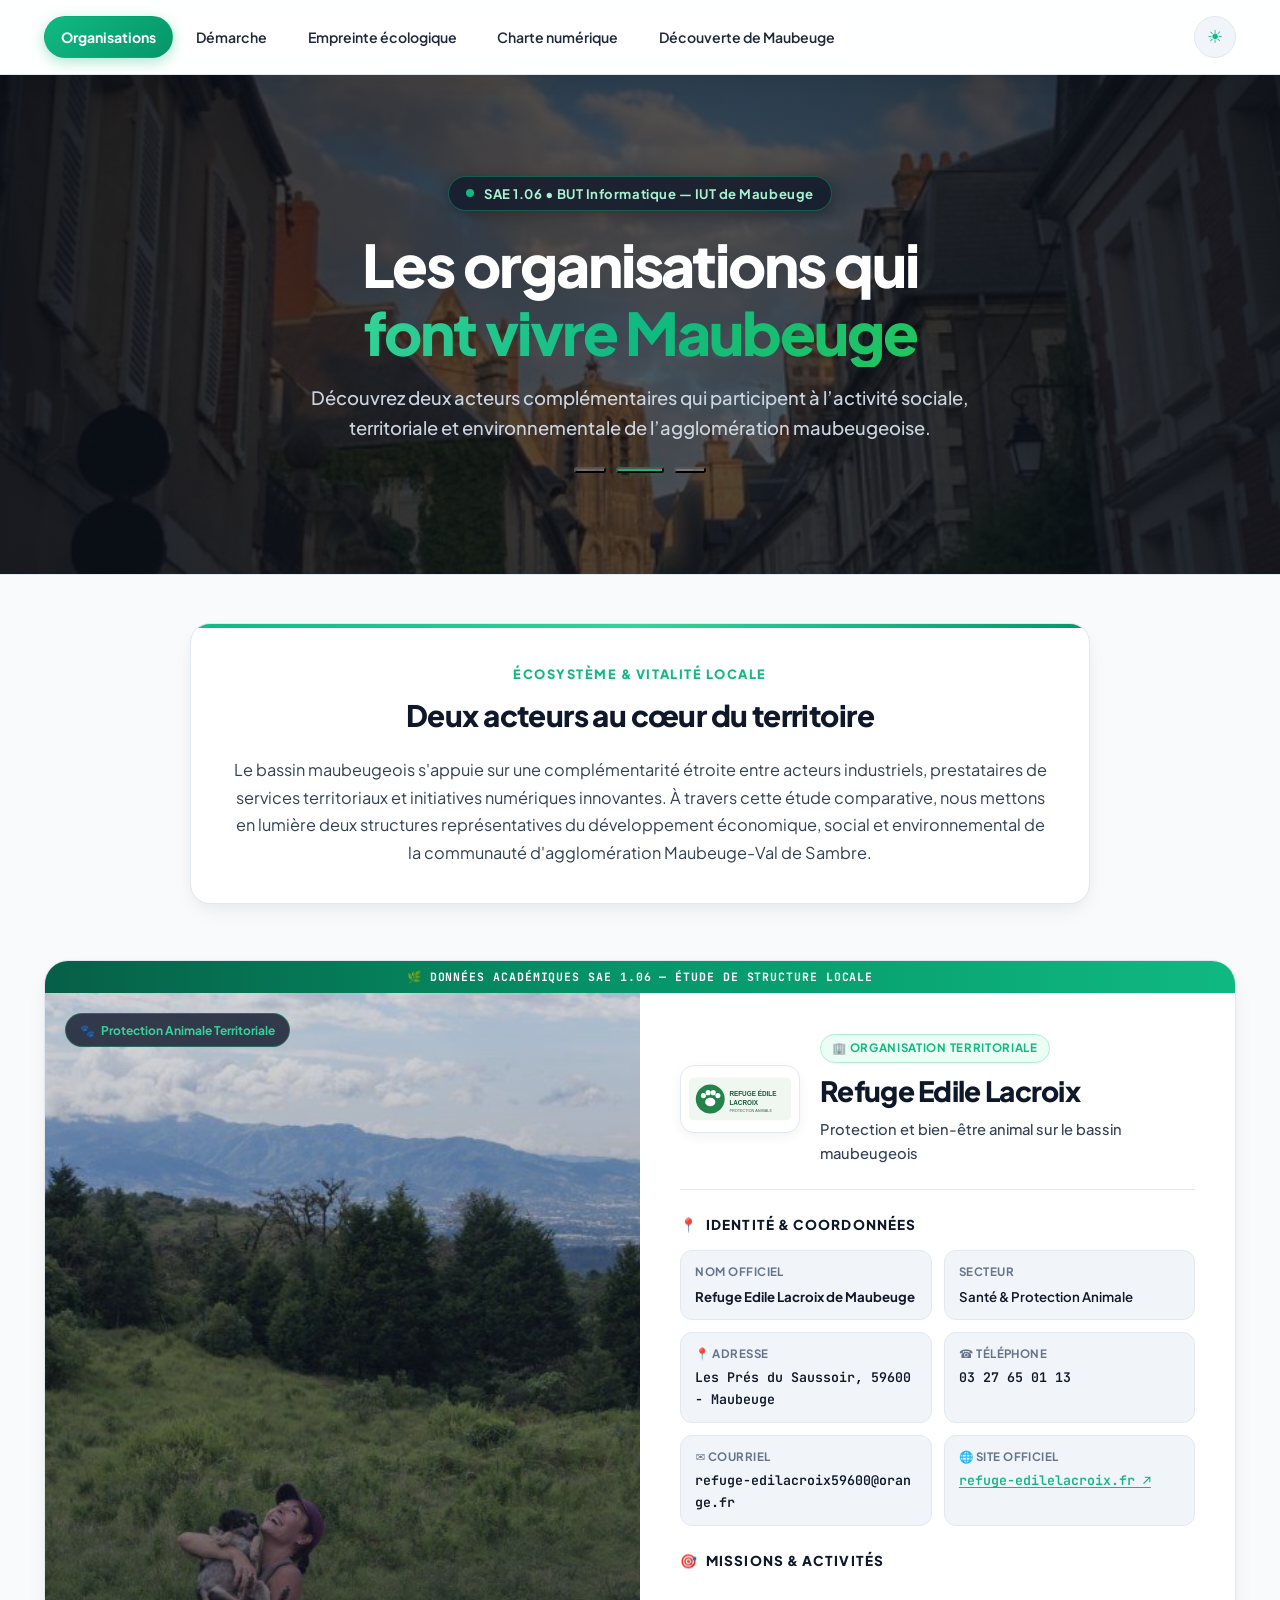
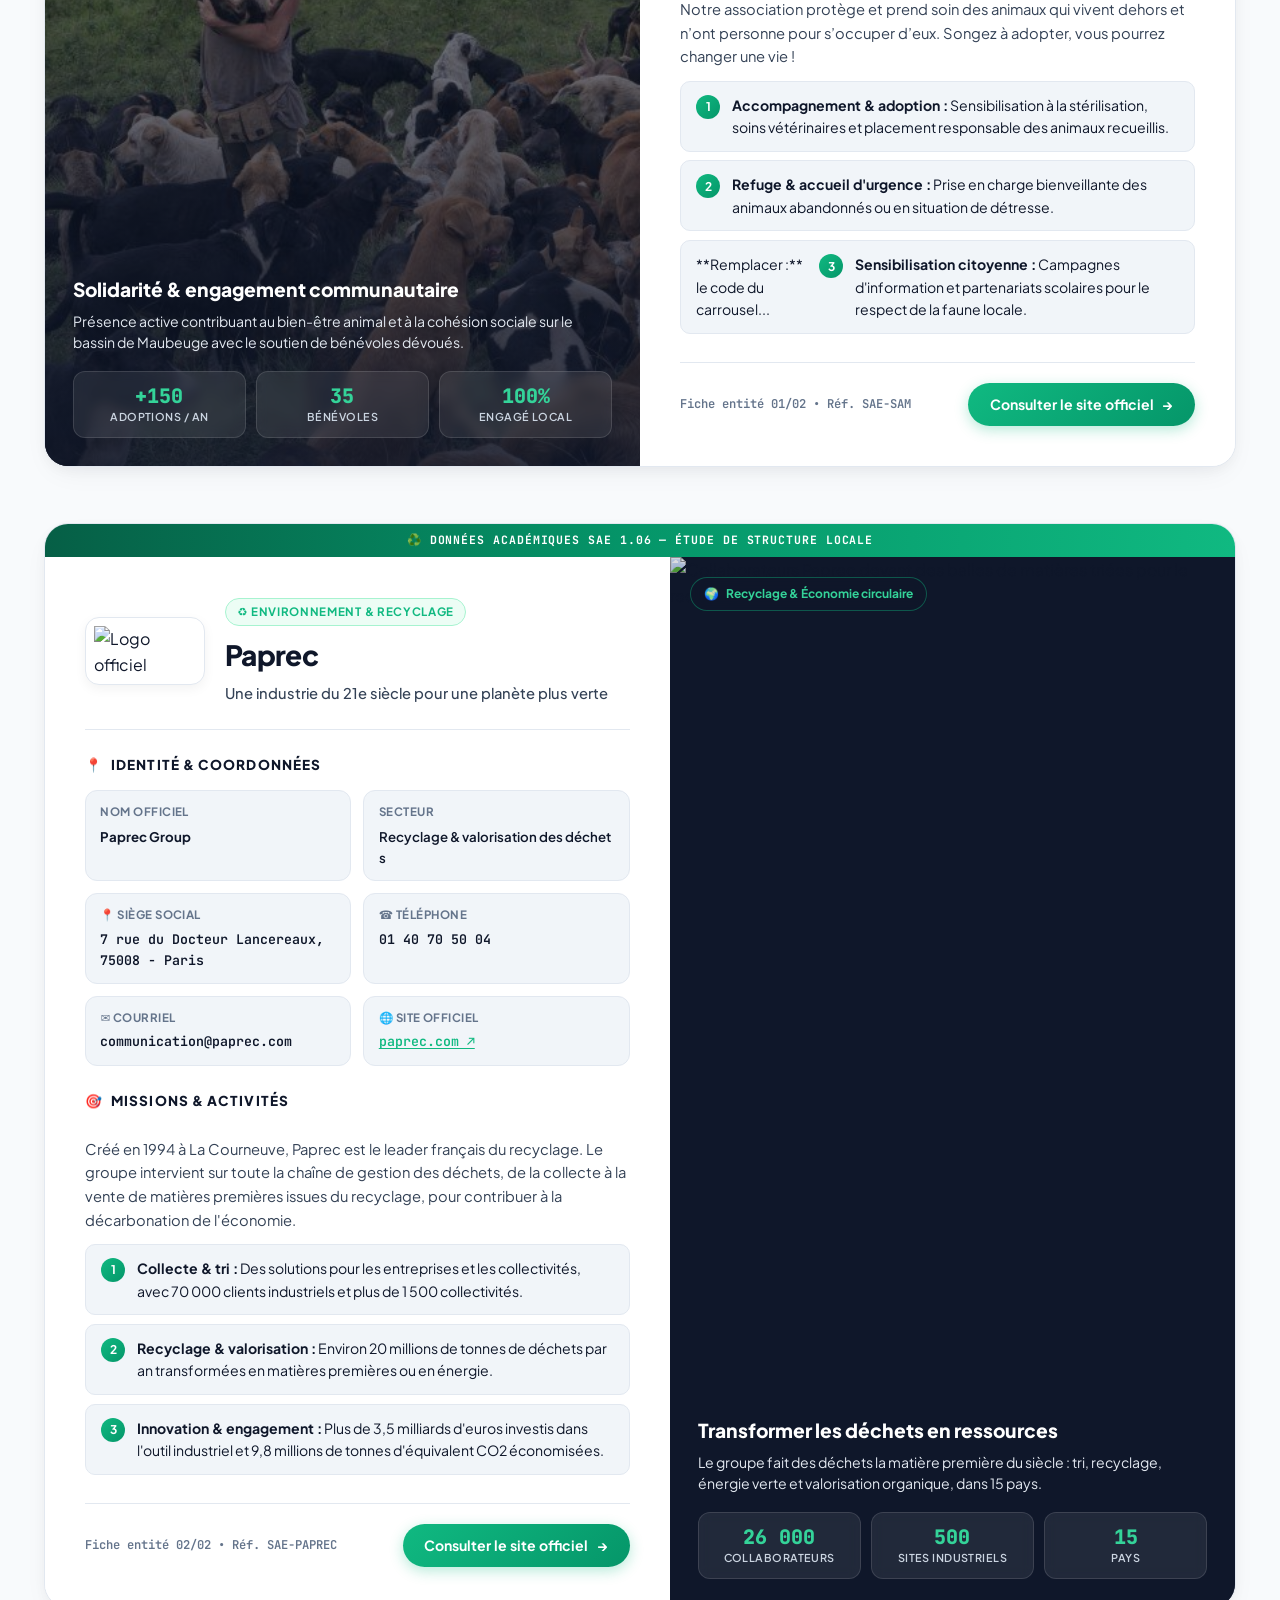
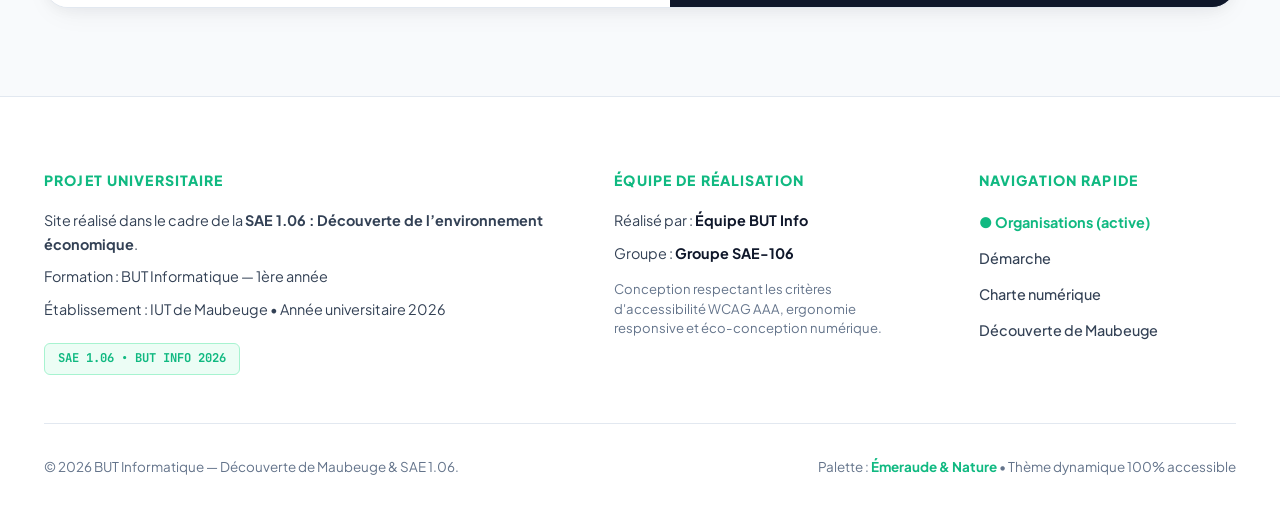
==== commit 42c78b7e: "quelque modification sur la navigation" ====
--- a/index.html
+++ b/index.html
@@ -392,18 +392,6 @@
 <!-- SCRIPT DE GESTION DU THÈME & DU CARROUSEL -->
 <script>
 (function() {
-  // 2. Navigation Mobile
-  const mobileMenuBtn = document.getElementById('mobile-menu-btn');
-  const siteNav = document.getElementById('site-nav');
-
-  if (mobileMenuBtn && siteNav) {
-    mobileMenuBtn.addEventListener('click', function() {
-      const isOpen = siteNav.classList.toggle('is-open');
-      mobileMenuBtn.setAttribute('aria-expanded', isOpen);
-      mobileMenuBtn.innerHTML = isOpen ? '✕' : '☰';
-    });
-  }
-
   // 3. Carrousel : images locales préchargées et fondu automatique
 const slides = [...document.querySelectorAll('.hero-slide')];
 const indicators = [...document.querySelectorAll('.indicator-dot')];
--- a/navigation.css
+++ b/navigation.css
@@ -46,4 +46,46 @@
 .nav-link:focus-visible {
     outline: 3px solid var(--accent-green, #059669);
     outline-offset: 3px;
+}
+
+.mobile-menu-btn {
+    display: none;
+    align-items: center;
+    justify-content: center;
+    width: 42px;
+    height: 42px;
+    border: 1px solid var(--border-subtle, rgba(128, 128, 128, 0.3));
+    border-radius: 10px;
+    background: var(--bg-card-subtle, transparent);
+    color: var(--nav-text, currentColor);
+    font-size: 1.25rem;
+    cursor: pointer;
+}
+
+@media (max-width: 768px) {
+    .main-nav:not(.is-open) .nav-list {
+        display: none;
+    }
+
+    .main-nav.is-open .nav-list {
+        display: flex;
+        flex-direction: column;
+        align-items: stretch;
+        width: 100%;
+        order: 3;
+    }
+
+    .main-nav.is-open .nav-link {
+        display: block;
+        width: 100%;
+    }
+
+    .mobile-menu-btn {
+        display: inline-flex;
+        order: 1;
+    }
+
+    .main-nav [data-theme-toggle] {
+        order: 2;
+    }
 }
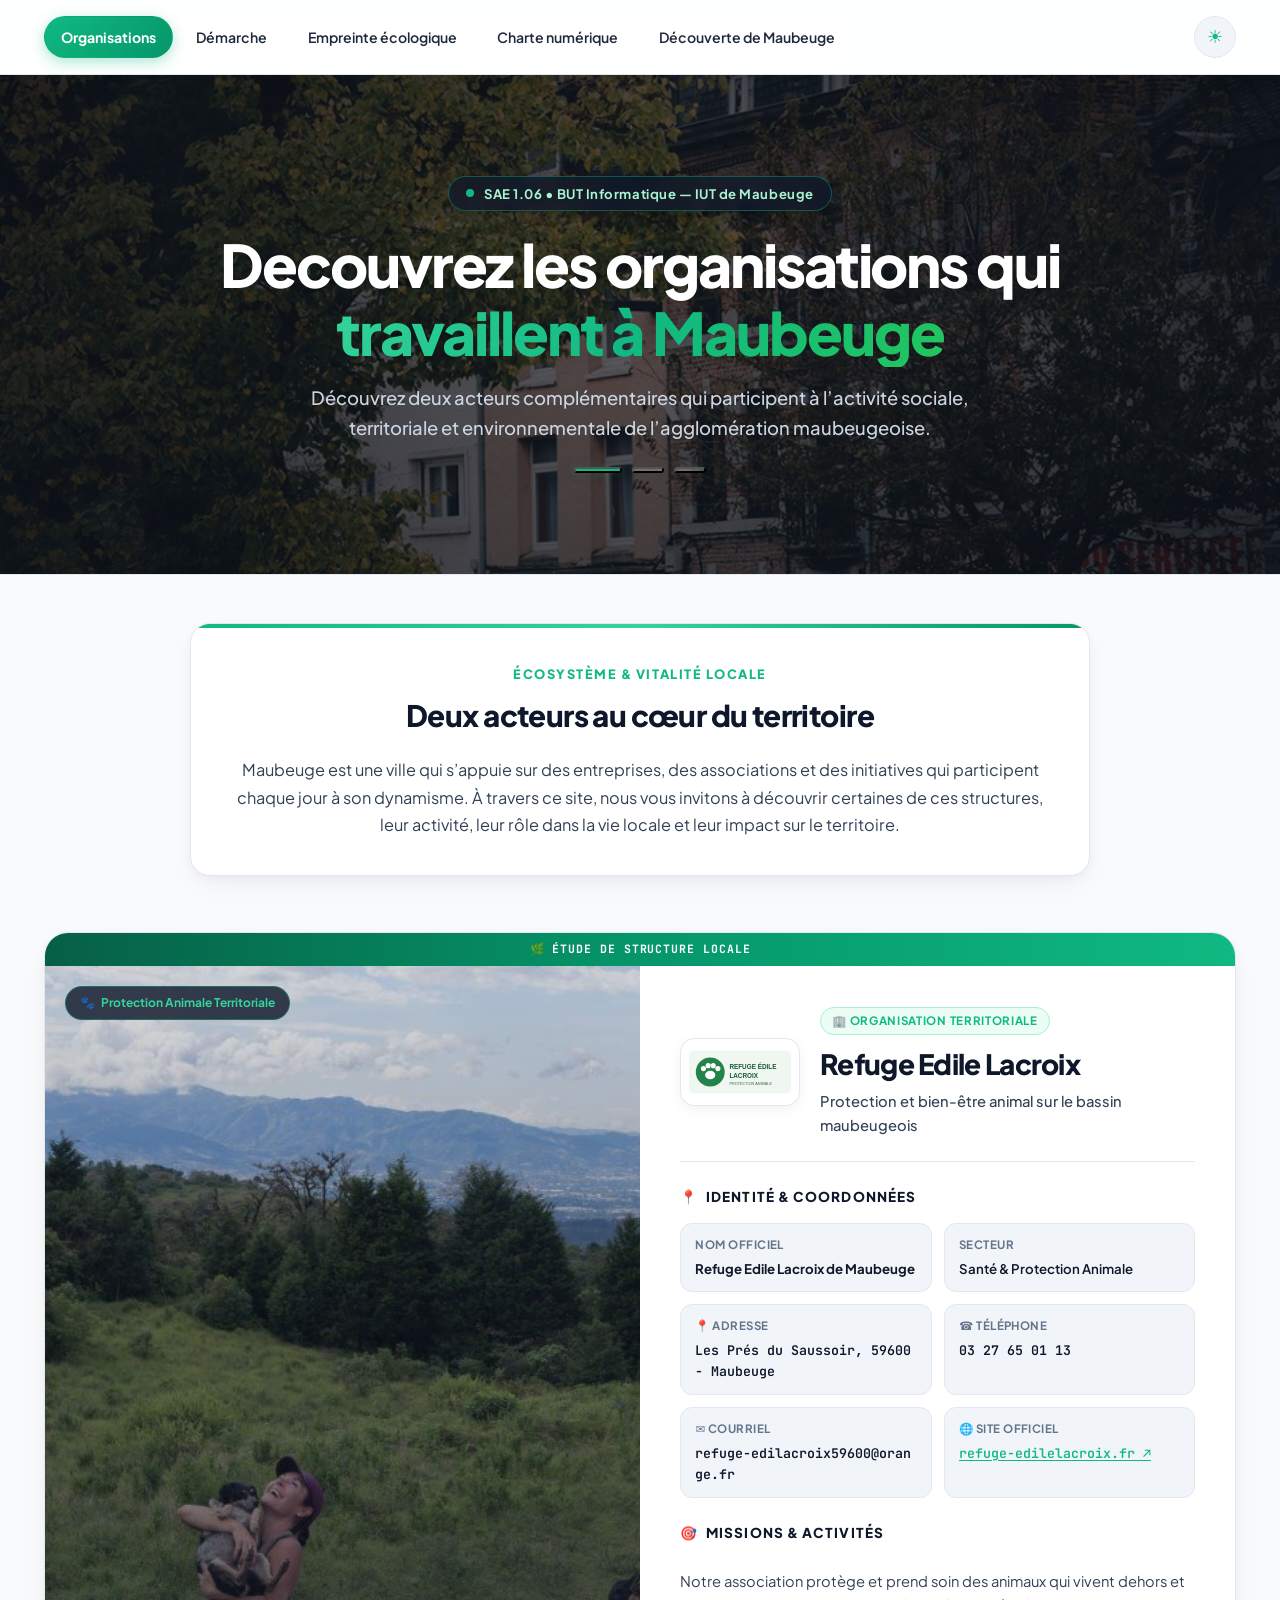
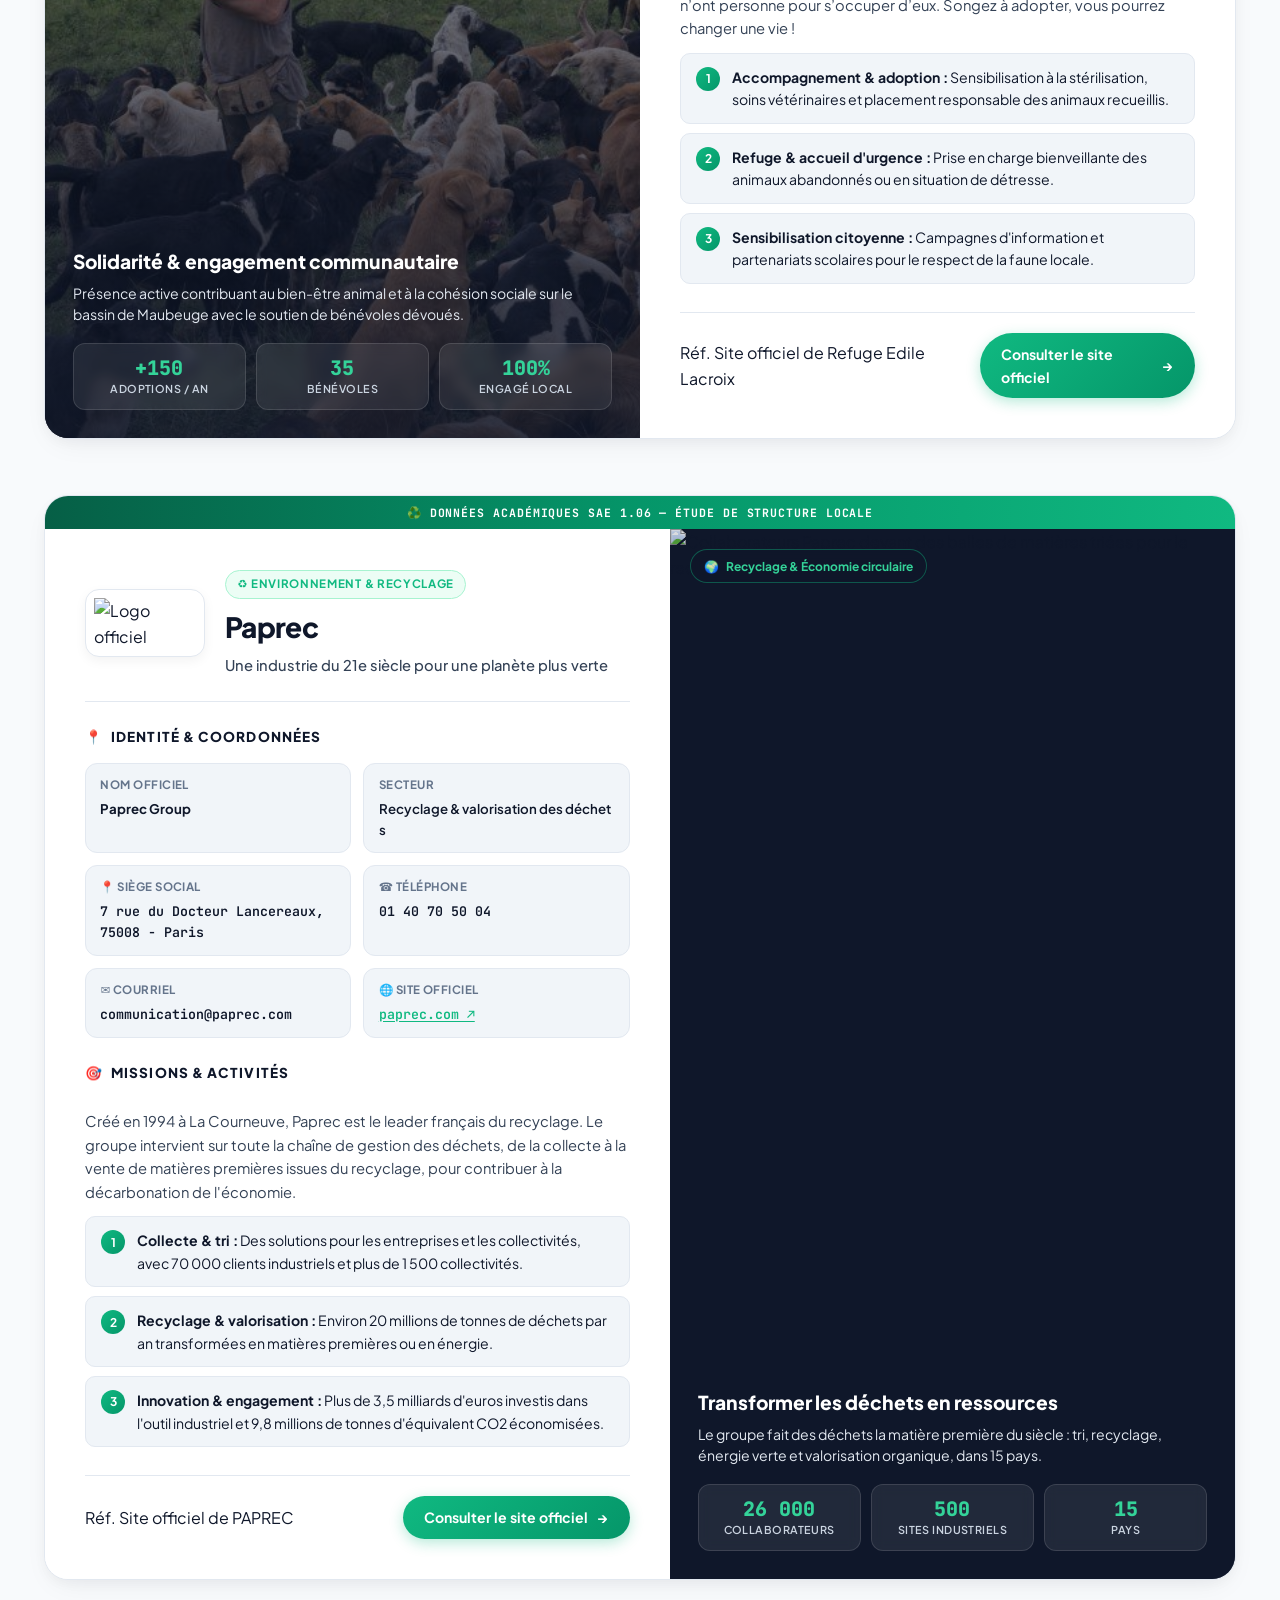
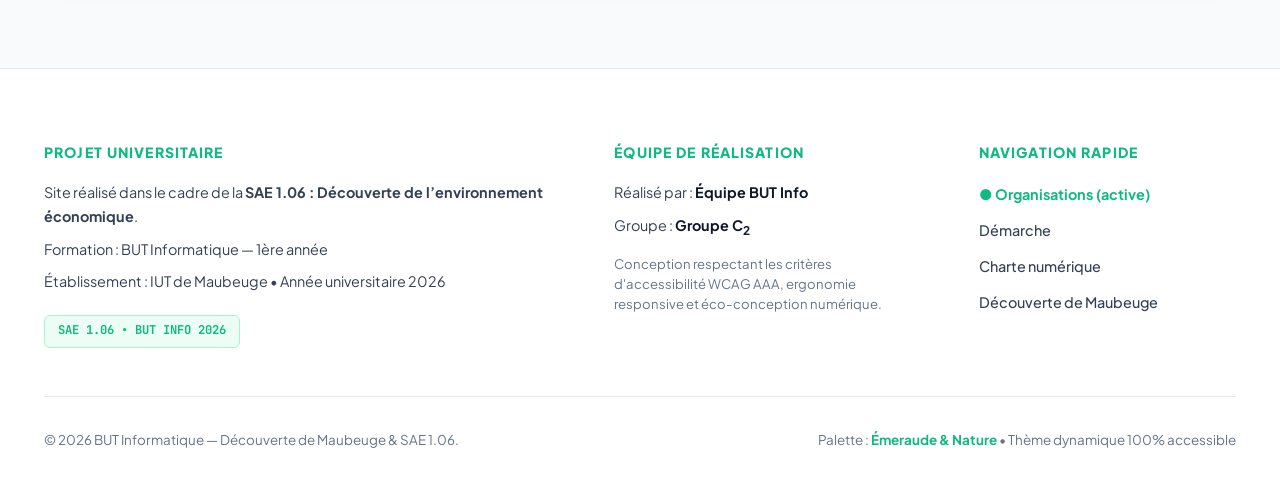
==== commit bd8ad849: "ajout de quelque modification" ====
--- a/index.html
+++ b/index.html
@@ -4,7 +4,7 @@
 <meta charset="utf-8"/>
 <meta content="width=device-width, initial-scale=1.0" name="viewport"/>
 <meta content="Découverte de Maubeuge - Présentation des organisations locales Refuge Edile Lacroix et Paprec dans le cadre de la SAE 1.06 BUT Informatique." name="description"/>
-<title>Organisations — Découverte de Maubeuge | SAE 1.06 BUT Informatique</title>
+<title>Organisations — Découverte de Maubeuge | SAE BUT Informatique</title>
 <script src="theme.js"></script>
 <link href="https://fonts.googleapis.com" rel="preconnect"/>
 <link crossorigin="" href="https://fonts.gstatic.com" rel="preconnect"/>
@@ -54,7 +54,7 @@
 <span>SAE 1.06 • BUT Informatique — IUT de Maubeuge</span>
 </div>
 <h1 class="hero-title" id="hero-title">
-            Les organisations qui <span class="highlight-green">font vivre Maubeuge</span>
+            Decouvrez les organisations qui <span class="highlight-green">travaillent à Maubeuge</span>
 </h1>
 <p class="hero-description">
             Découvrez deux acteurs complémentaires qui participent à l’activité sociale, territoriale et environnementale de l’agglomération maubeugeoise.
@@ -76,7 +76,7 @@
 <span class="intro-header-tag">Écosystème &amp; Vitalité Locale</span>
 <h2 class="intro-title" id="intro-heading">Deux acteurs au cœur du territoire</h2>
 <p class="intro-text">
-          Le bassin maubeugeois s'appuie sur une complémentarité étroite entre acteurs industriels, prestataires de services territoriaux et initiatives numériques innovantes. À travers cette étude comparative, nous mettons en lumière deux structures représentatives du développement économique, social et environnemental de la communauté d'agglomération Maubeuge-Val de Sambre.
+        Maubeuge est une ville qui s’appuie sur des entreprises, des associations et des initiatives qui participent chaque jour à son dynamisme. À travers ce site, nous vous invitons à découvrir certaines de ces structures, leur activité, leur rôle dans la vie locale et leur impact sur le territoire.
         </p>
 </div>
 </div>
@@ -95,12 +95,12 @@
 <article aria-labelledby="sam-title" class="org-showcase-card">
 <div class="academic-ribbon">
 <span aria-hidden="true">🌿</span>
-<span>DONNÉES ACADÉMIQUES SAE 1.06 — ÉTUDE DE STRUCTURE LOCALE</span>
+<span>ÉTUDE DE STRUCTURE LOCALE</span>
 </div>
 <div class="org-showcase-grid">
 <!-- PANNEAU VISUEL GAUCHE -->
 <div class="org-media-pane">
-<img alt="Animaux protégés au Refuge Edile Lacroix de Maubeuge" class="org-impact-photo" loading="lazy" src="/photo/animaux.jpeg"/>
+<img alt="Animaux protégés au Refuge Edile Lacroix de Maubeuge" class="org-impact-photo" loading="lazy" src="photo/animaux.jpeg"/>
 <div class="org-media-gradient"></div>
 <div class="org-media-floating-badge">
 <span aria-hidden="true">🐾</span>
@@ -214,7 +214,6 @@
 <span><strong>Refuge &amp; accueil d'urgence :</strong> Prise en charge bienveillante des animaux abandonnés ou en situation de détresse.</span>
 </li>
 <li class="org-step-item">
-**Remplacer :** le code du carrousel...
 
 <span class="org-step-num">3</span>
 <span><strong>Sensibilisation citoyenne :</strong> Campagnes d'information et partenariats scolaires pour le respect de la faune locale.</span>
@@ -224,7 +223,7 @@
 </div>
 <!-- Footer de la carte -->
 <footer class="org-card-footer">
-<span class="org-ref-code">Fiche entité 01/02 • Réf. SAE-SAM</span>
+<span> Réf. Site officiel de Refuge Edile Lacroix</span>
 <a class="btn-cta-action" href="https://refuge-edilelacroix.fr/" rel="noopener" target="_blank">
 <span>Consulter le site officiel</span>
 <span aria-hidden="true" class="arrow-icon">→</span>
@@ -314,7 +313,7 @@
 </div>
 <!-- Footer de la carte -->
 <footer class="org-card-footer">
-<span class="org-ref-code">Fiche entité 02/02 • Réf. SAE-PAPREC</span>
+<span> Réf. Site officiel de PAPREC</span>
 <a class="btn-cta-action" href="https://www.paprec.com/fr/" rel="noopener" target="_blank">
 <span>Consulter le site officiel</span>
 <span aria-hidden="true" class="arrow-icon">→</span>
@@ -368,7 +367,7 @@
 <div class="footer-col">
 <h4>Équipe de Réalisation</h4>
 <p>Réalisé par : <strong style="color:var(--text-primary);">Équipe BUT Info</strong></p>
-<p>Groupe : <strong style="color:var(--text-primary);">Groupe SAE-106</strong></p>
+<p>Groupe : <strong style="color:var(--text-primary);">Groupe C<sub>2</sub></strong></p>
 <p style="margin-top: 0.85rem; font-size: 0.82rem; color: var(--text-muted); line-height: 1.5;">
           Conception respectant les critères d'accessibilité WCAG AAA, ergonomie responsive et éco-conception numérique.
         </p>
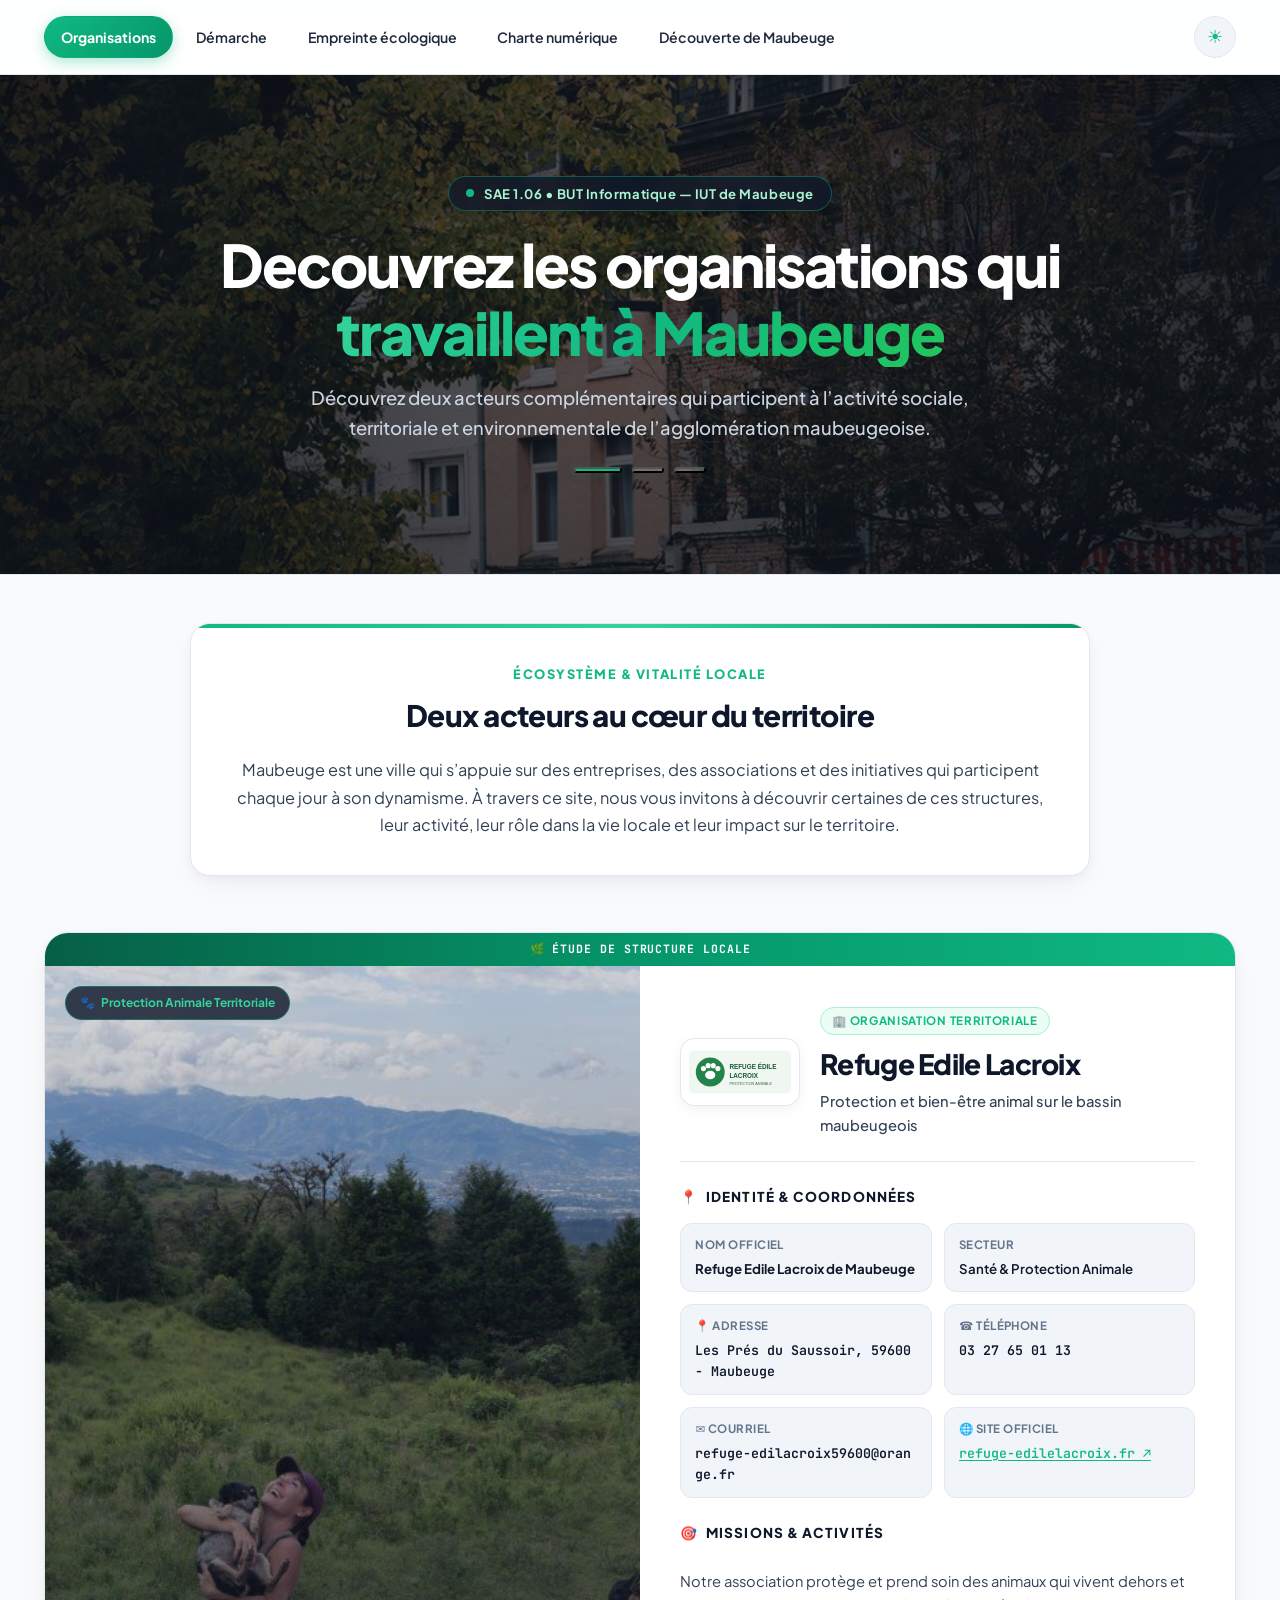
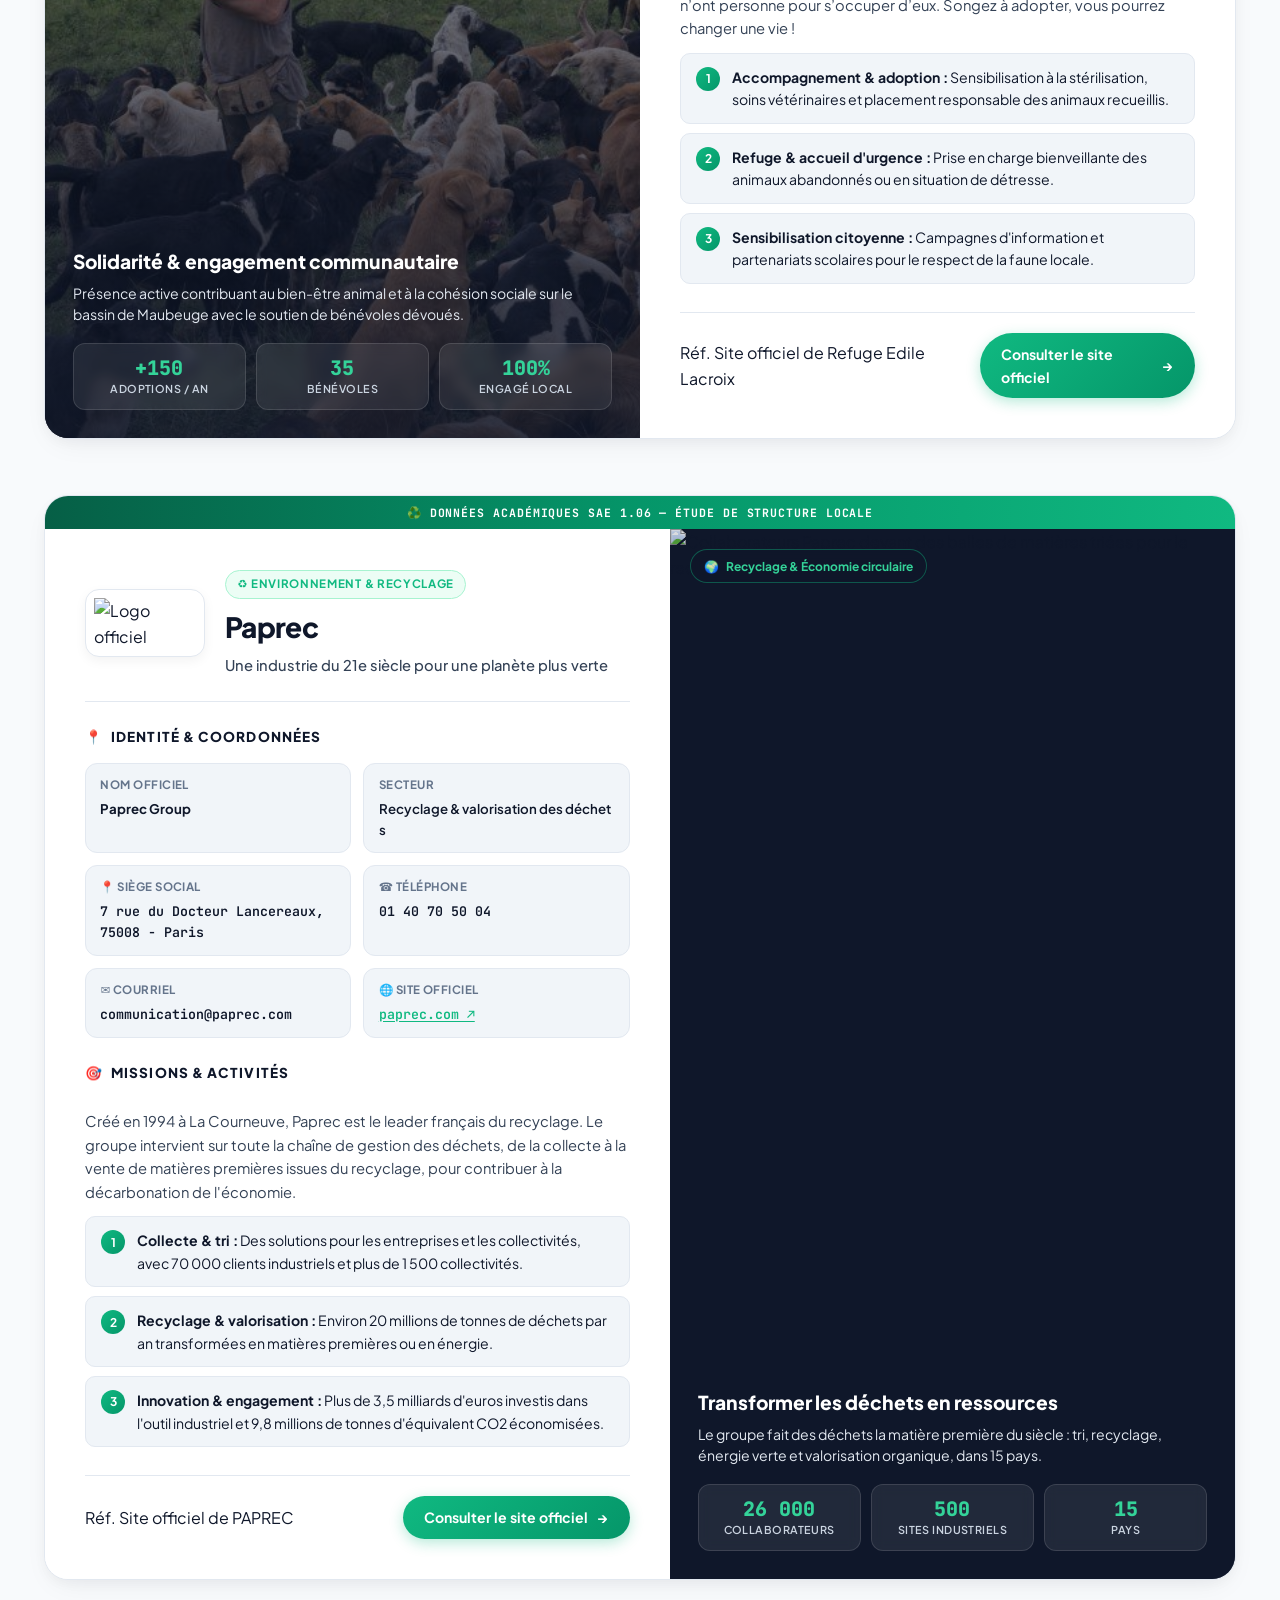
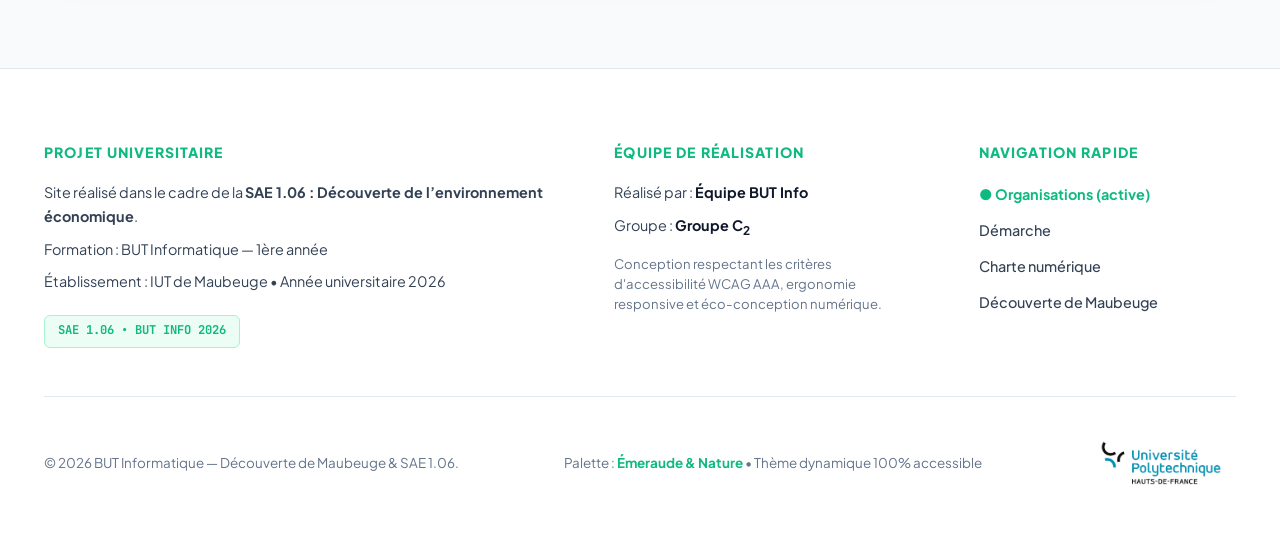
==== commit 5ef330b0: "dernier modification" ====
--- a/index.html
+++ b/index.html
@@ -385,6 +385,7 @@
 <div class="footer-bottom">
 <p>© 2026 BUT Informatique — Découverte de Maubeuge &amp; SAE 1.06.</p>
 <p>Palette : <span class="footer-bottom-accent">Émeraude &amp; Nature</span> • Thème dynamique 100% accessible</p>
+<div class="uphf-footer-logo"><img src="photo/UPHF_logo.svg.webp" alt="Logo de l’Université Polytechnique Hauts-de-France"></div>
 </div>
 </div>
 </footer>
--- a/navigation.css
+++ b/navigation.css
@@ -62,7 +62,33 @@
     cursor: pointer;
 }
 
+.uphf-footer-logo {
+    display: inline-flex;
+    align-items: center;
+    justify-content: center;
+    width: fit-content;
+    max-width: 100%;
+    padding: 6px 9px;
+    border-radius: 8px;
+    background: #fff;
+    line-height: 0;
+}
+
+.uphf-footer-logo img {
+    display: block;
+    width: 132px;
+    max-width: 100%;
+    max-height: 106px;
+    height: auto;
+    object-fit: contain;
+}
+
 @media (max-width: 768px) {
+    .uphf-footer-logo img {
+        width: 112px;
+        max-height: 90px;
+    }
+
     .main-nav:not(.is-open) .nav-list {
         display: none;
     }
